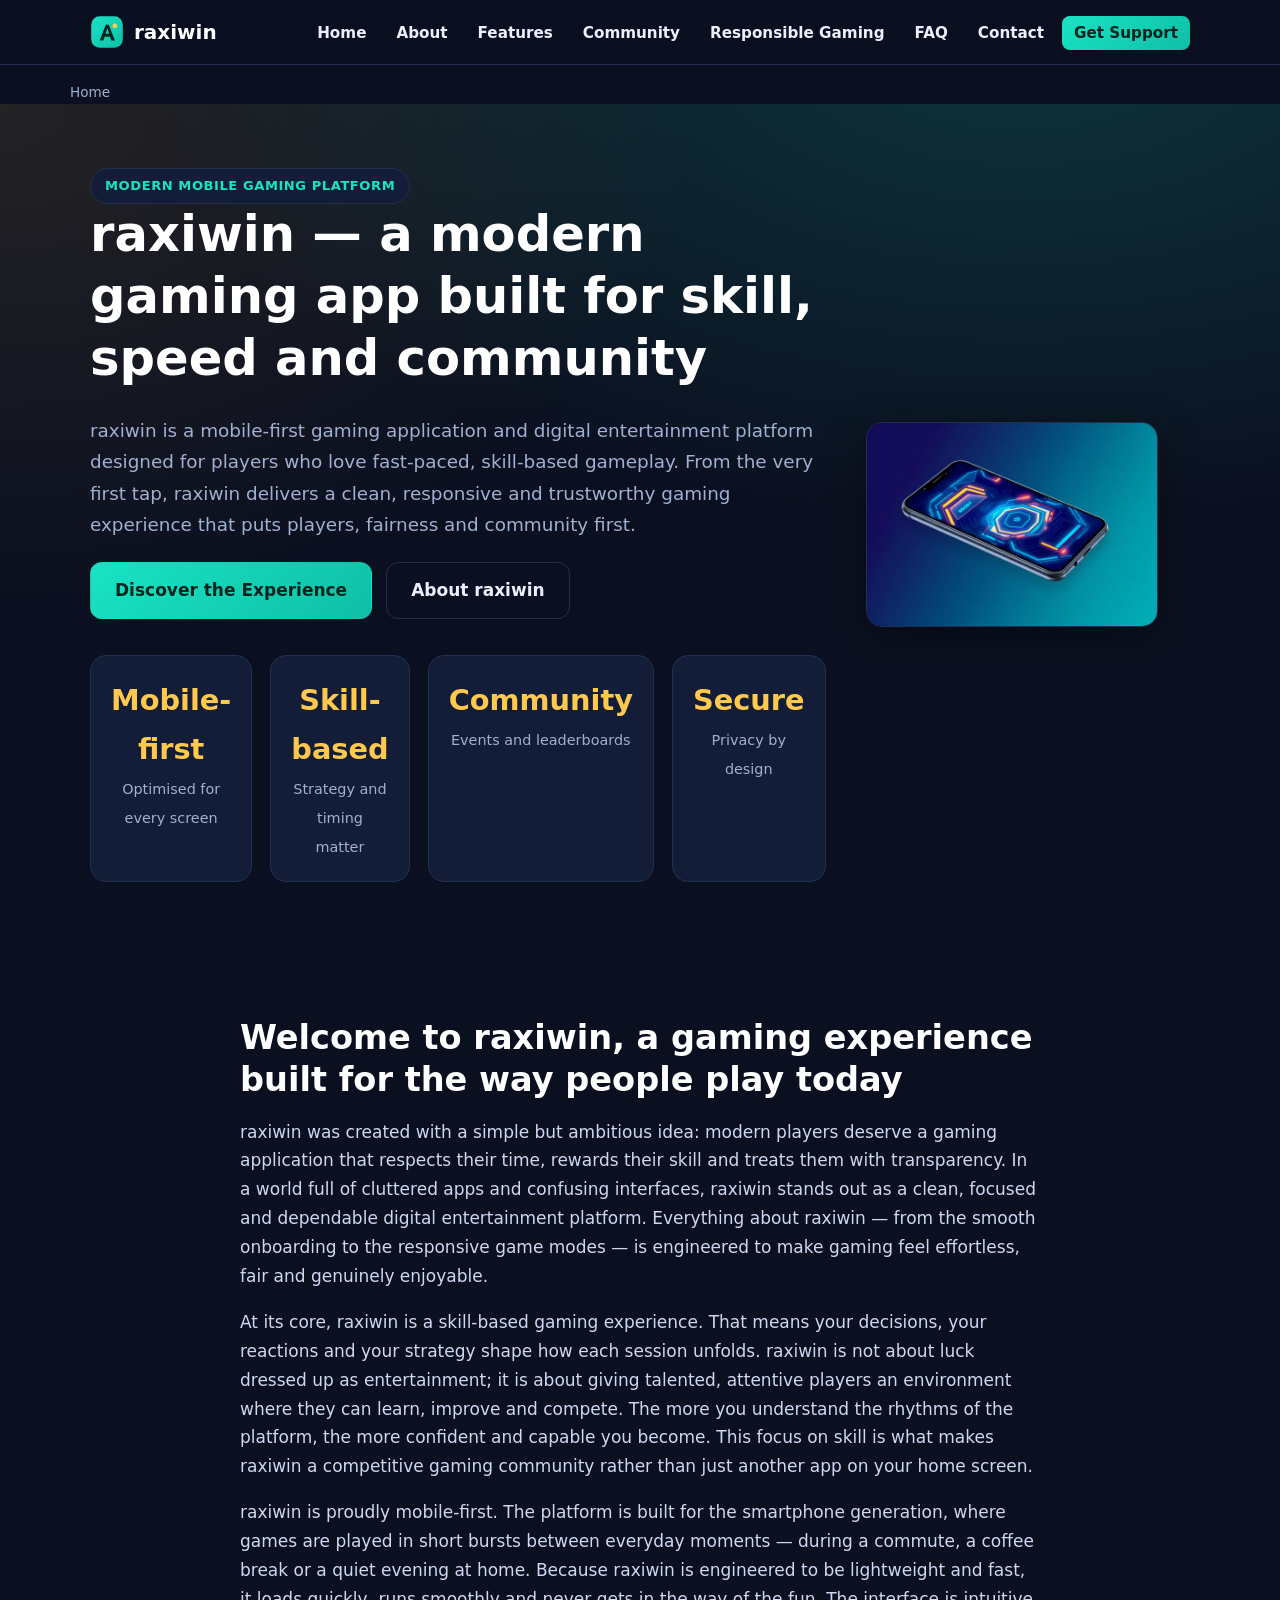
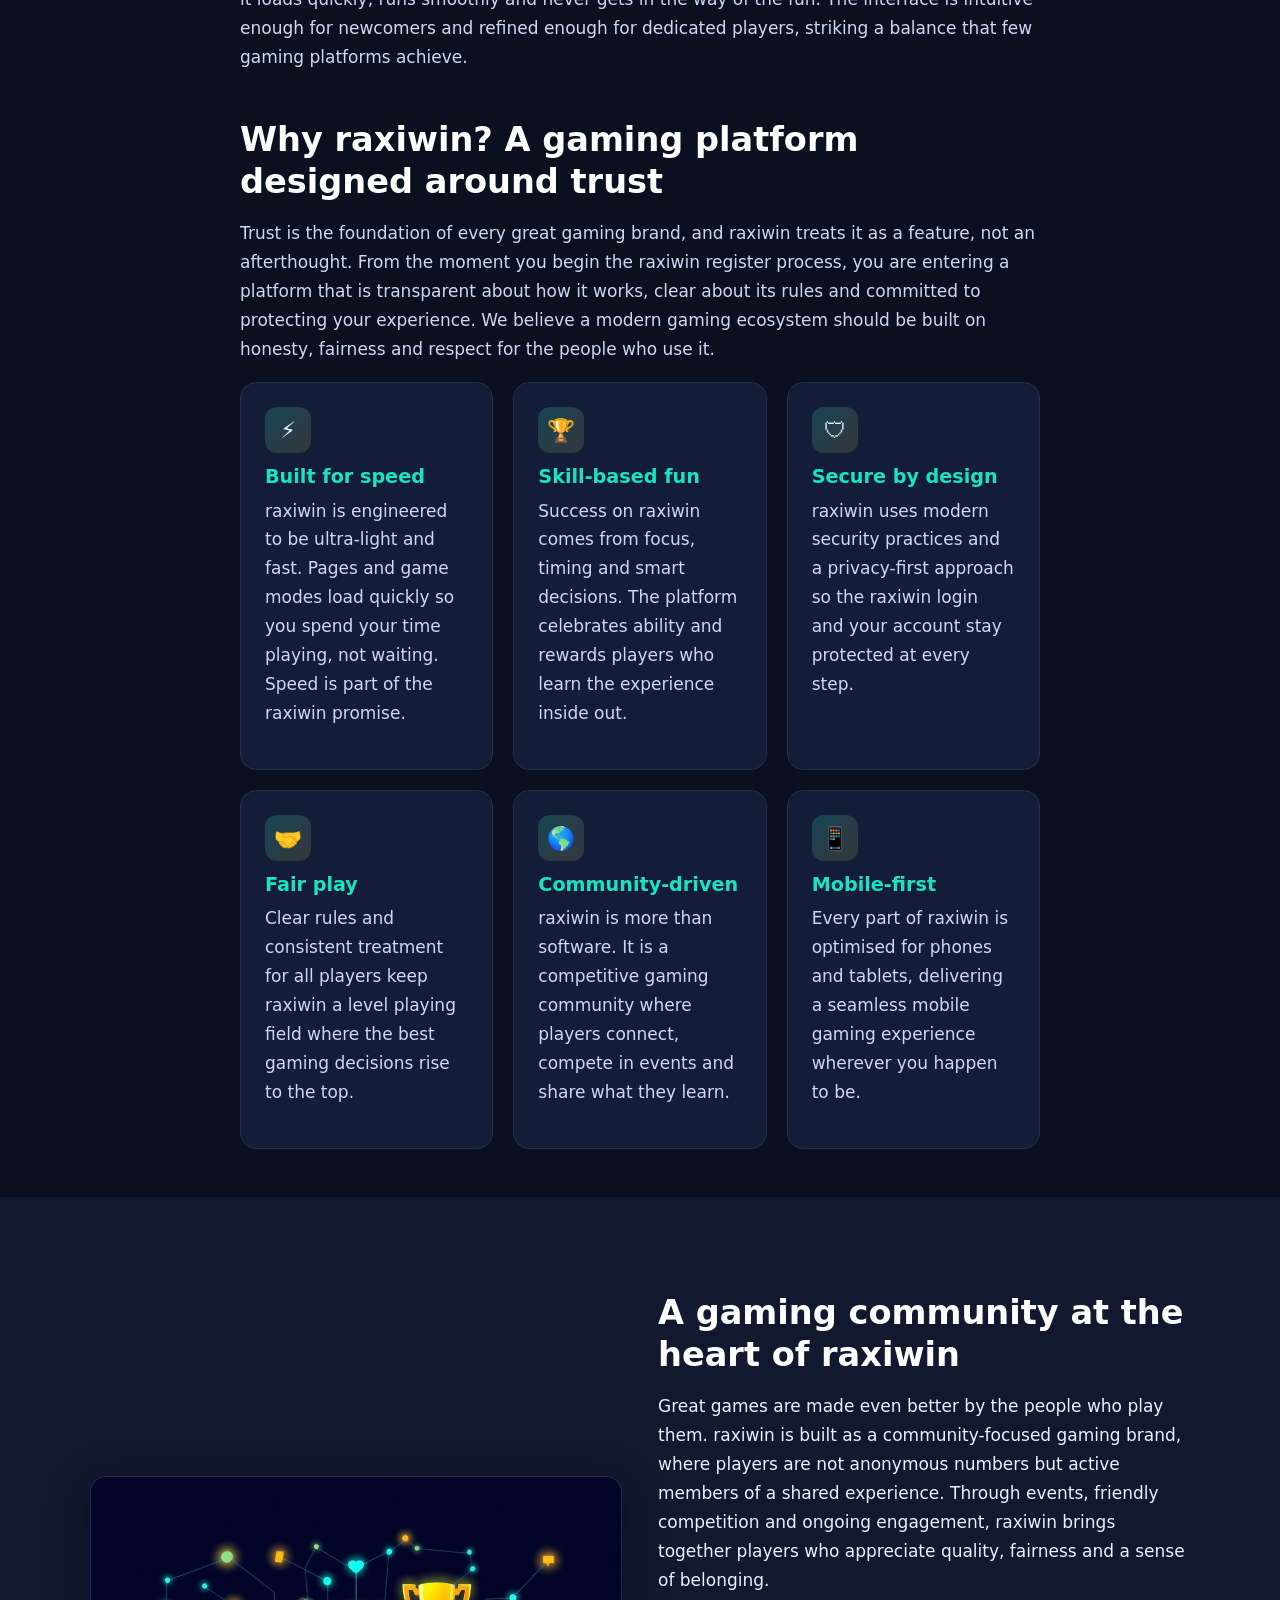
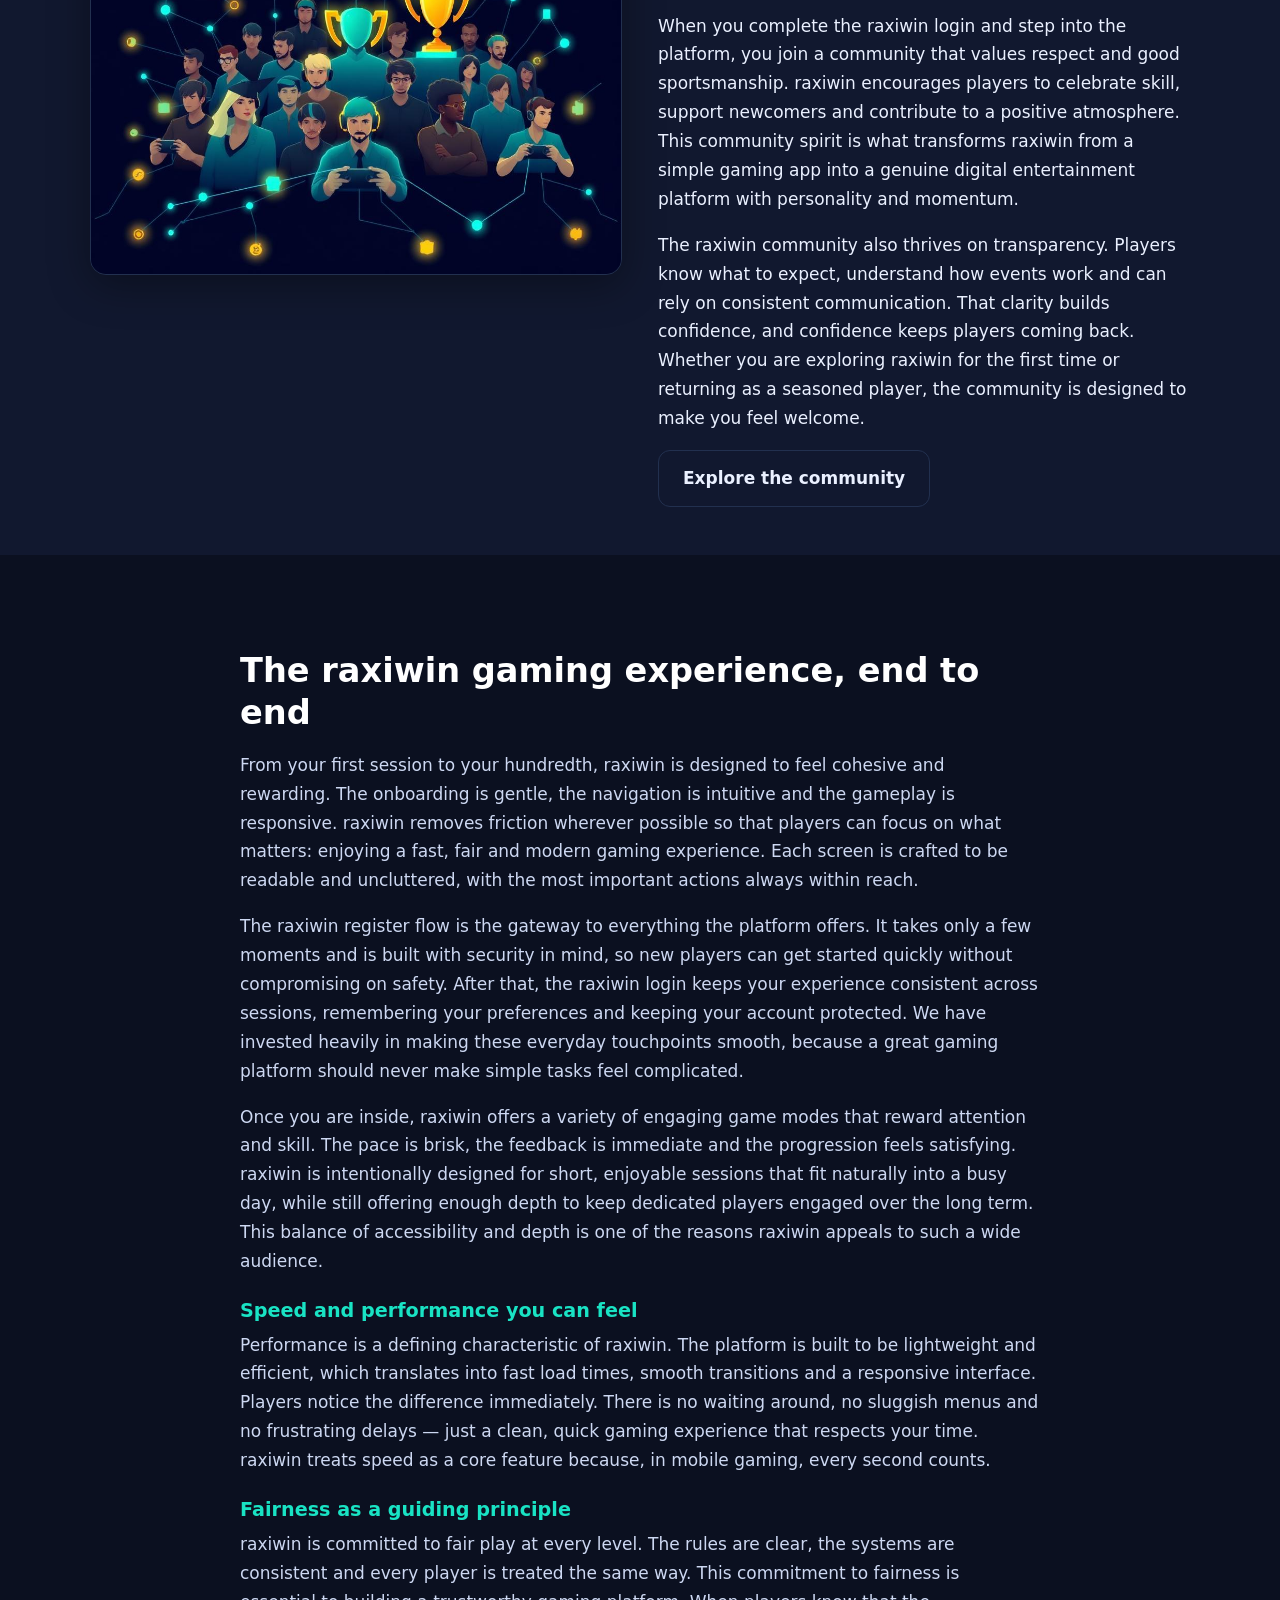
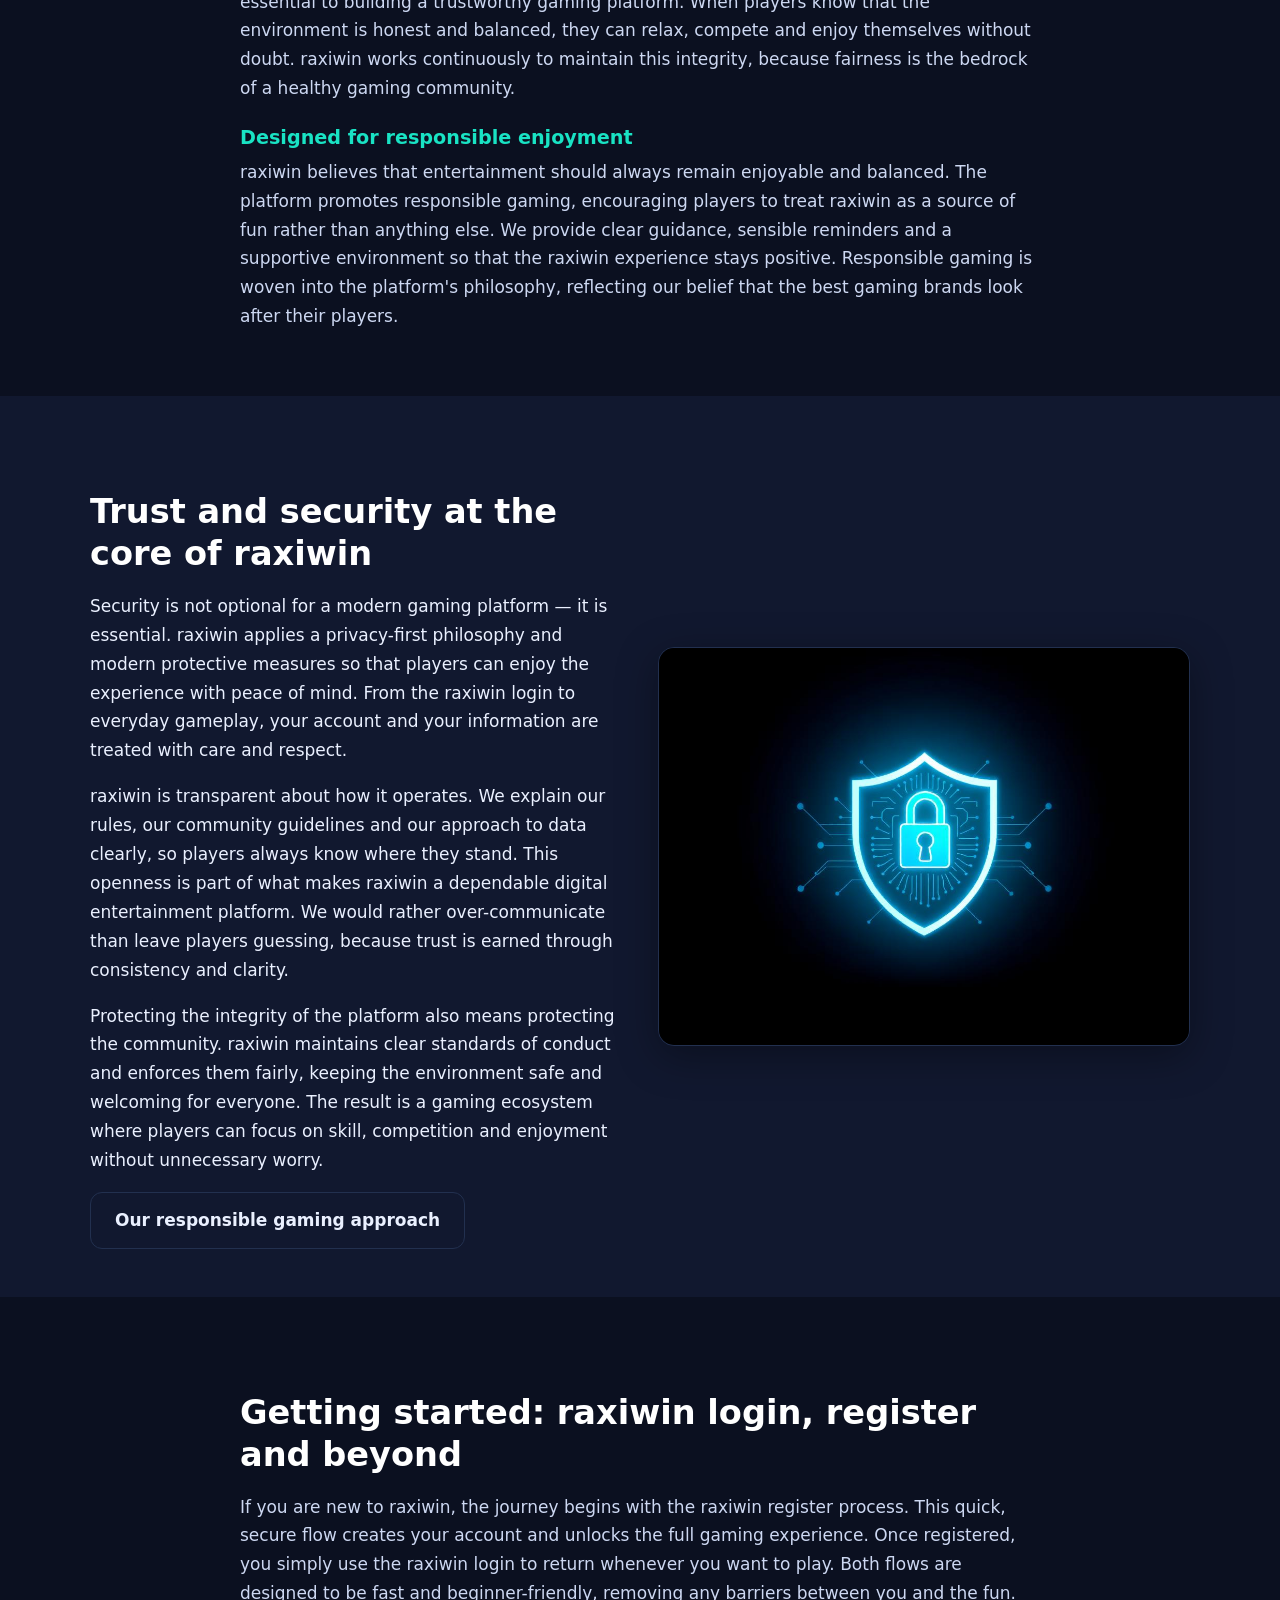
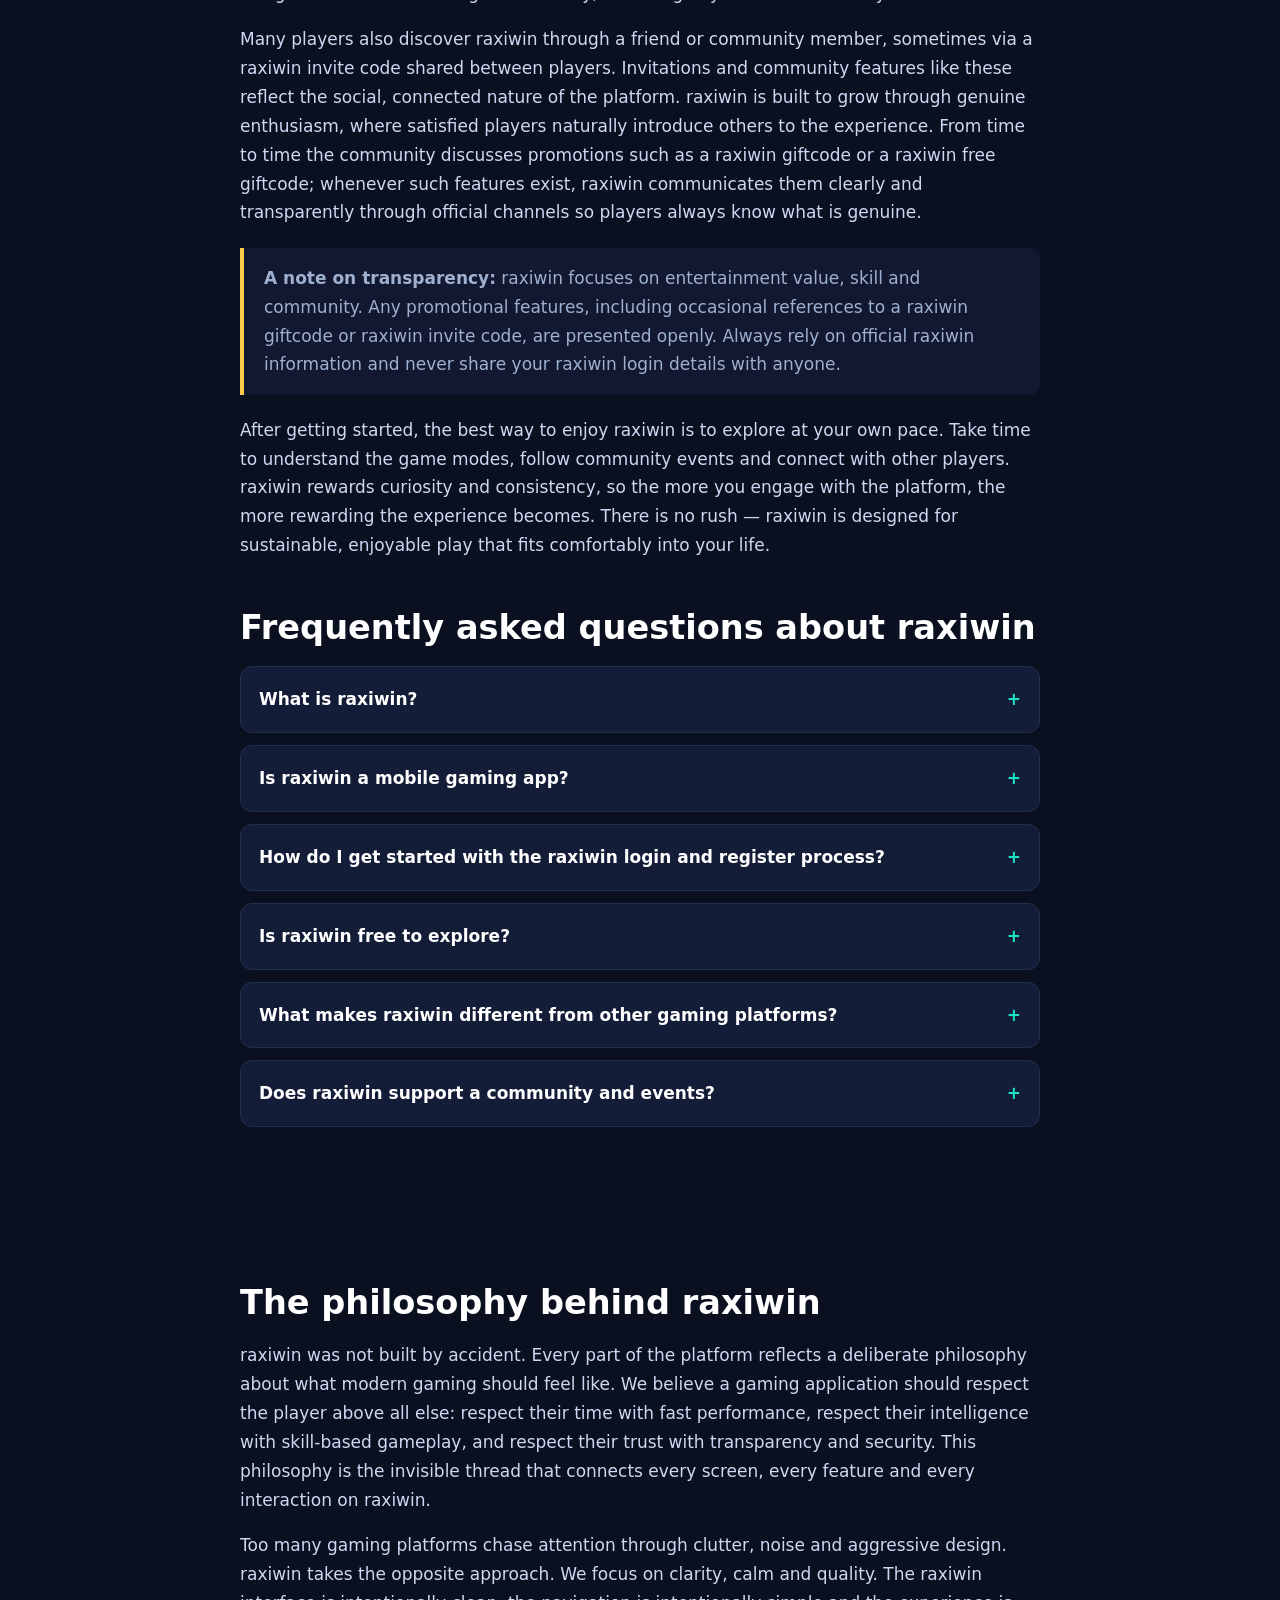
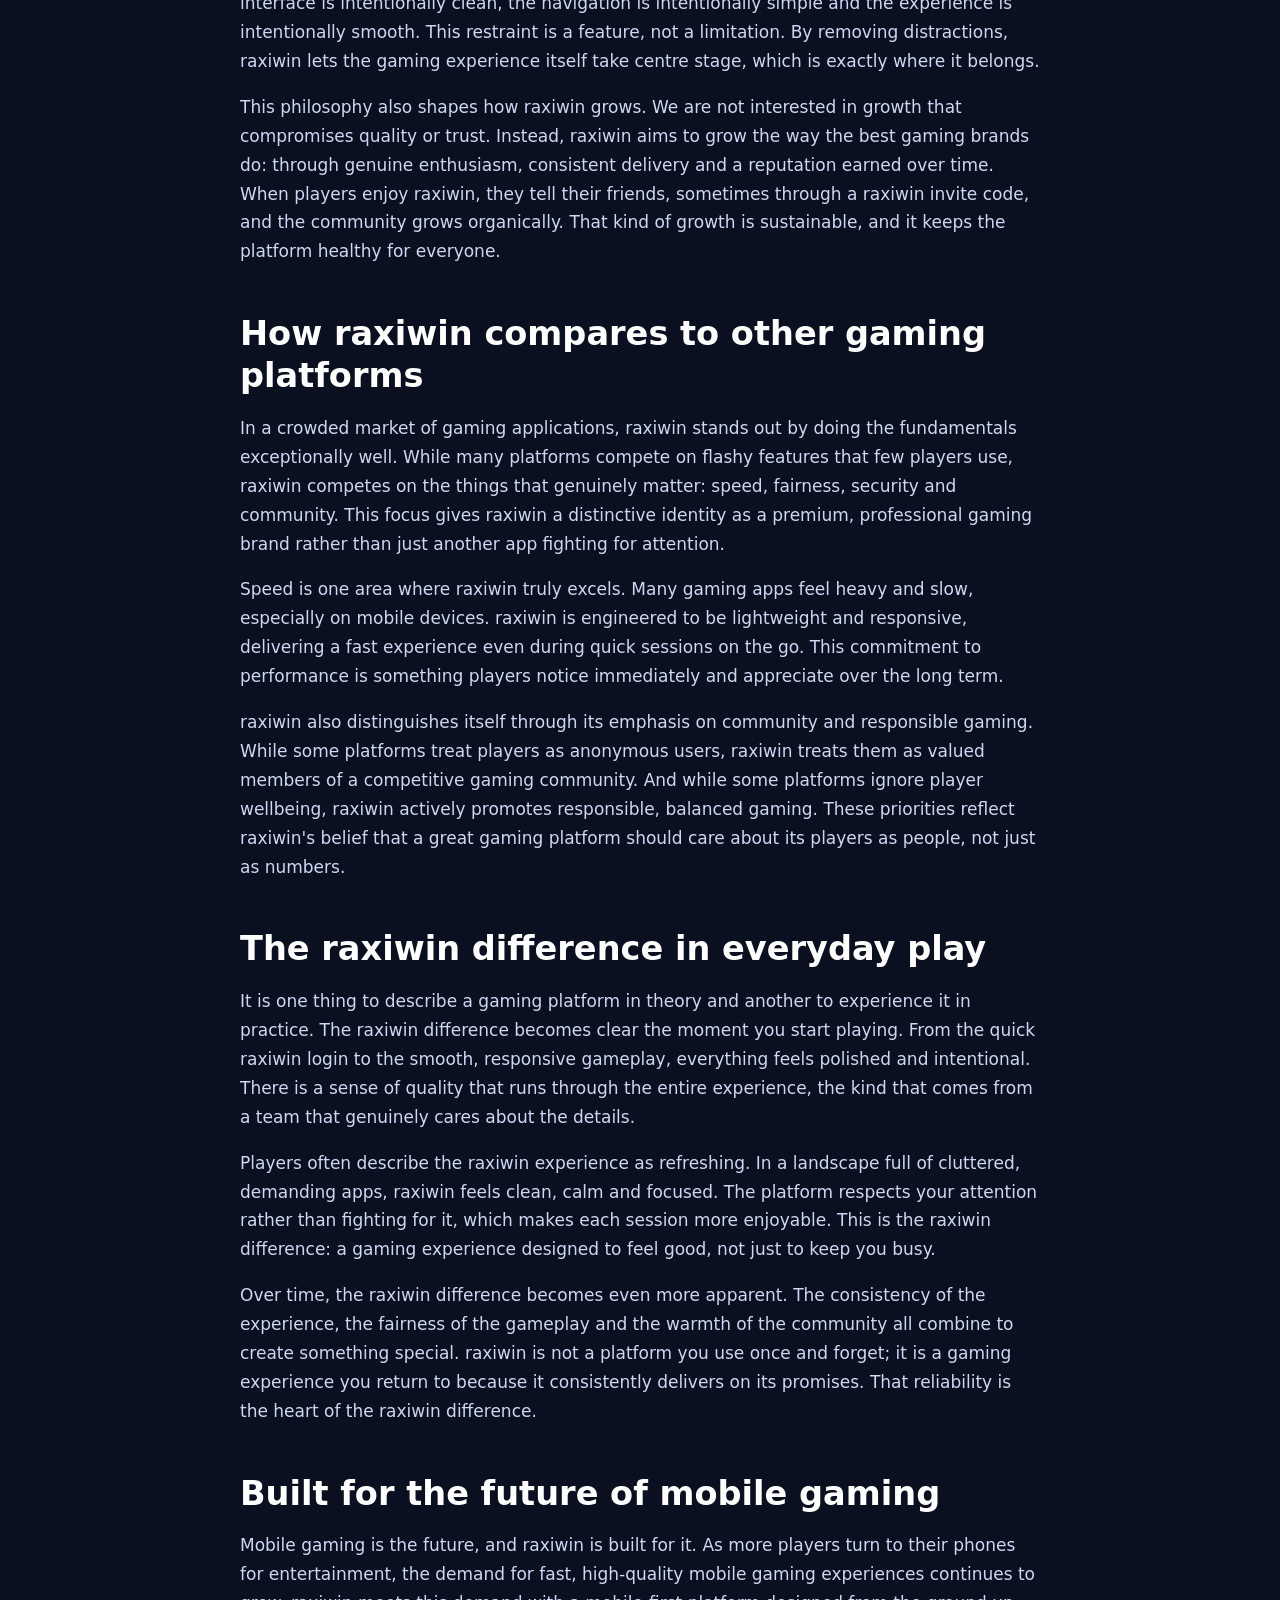
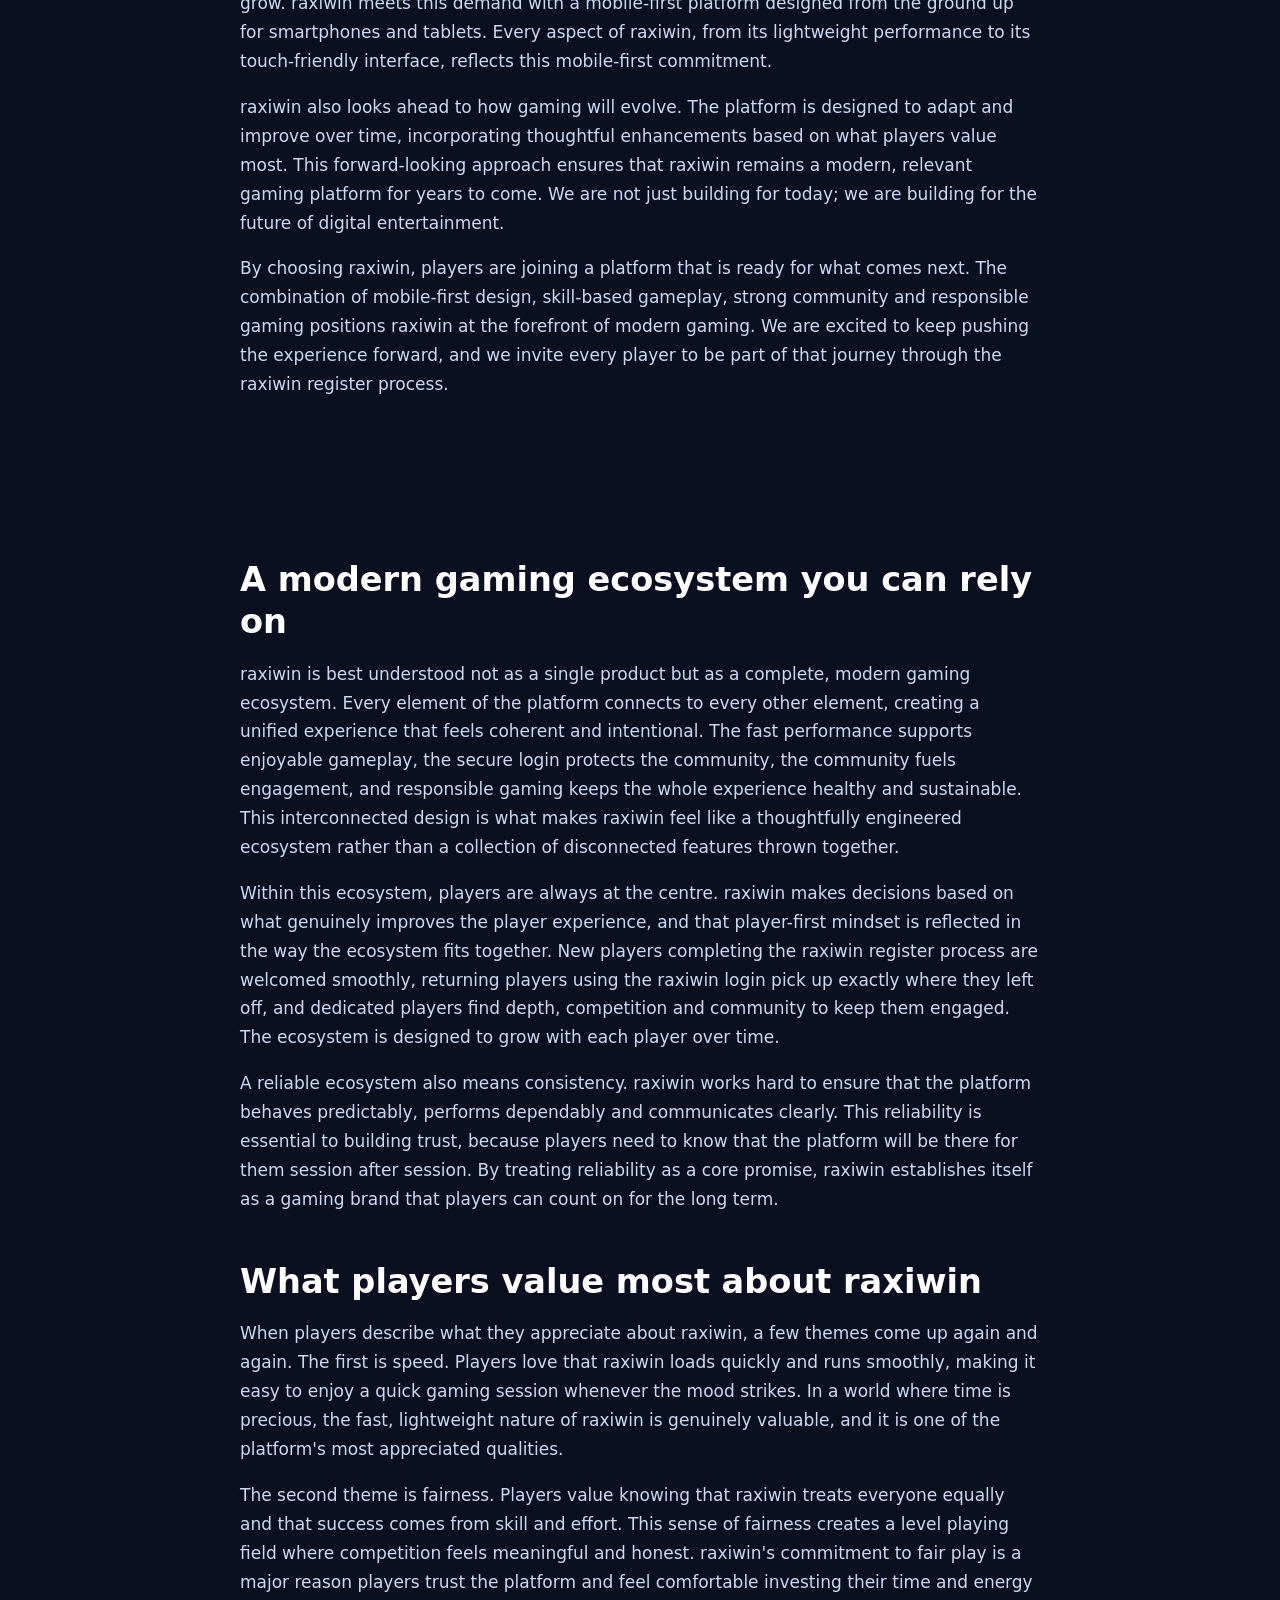
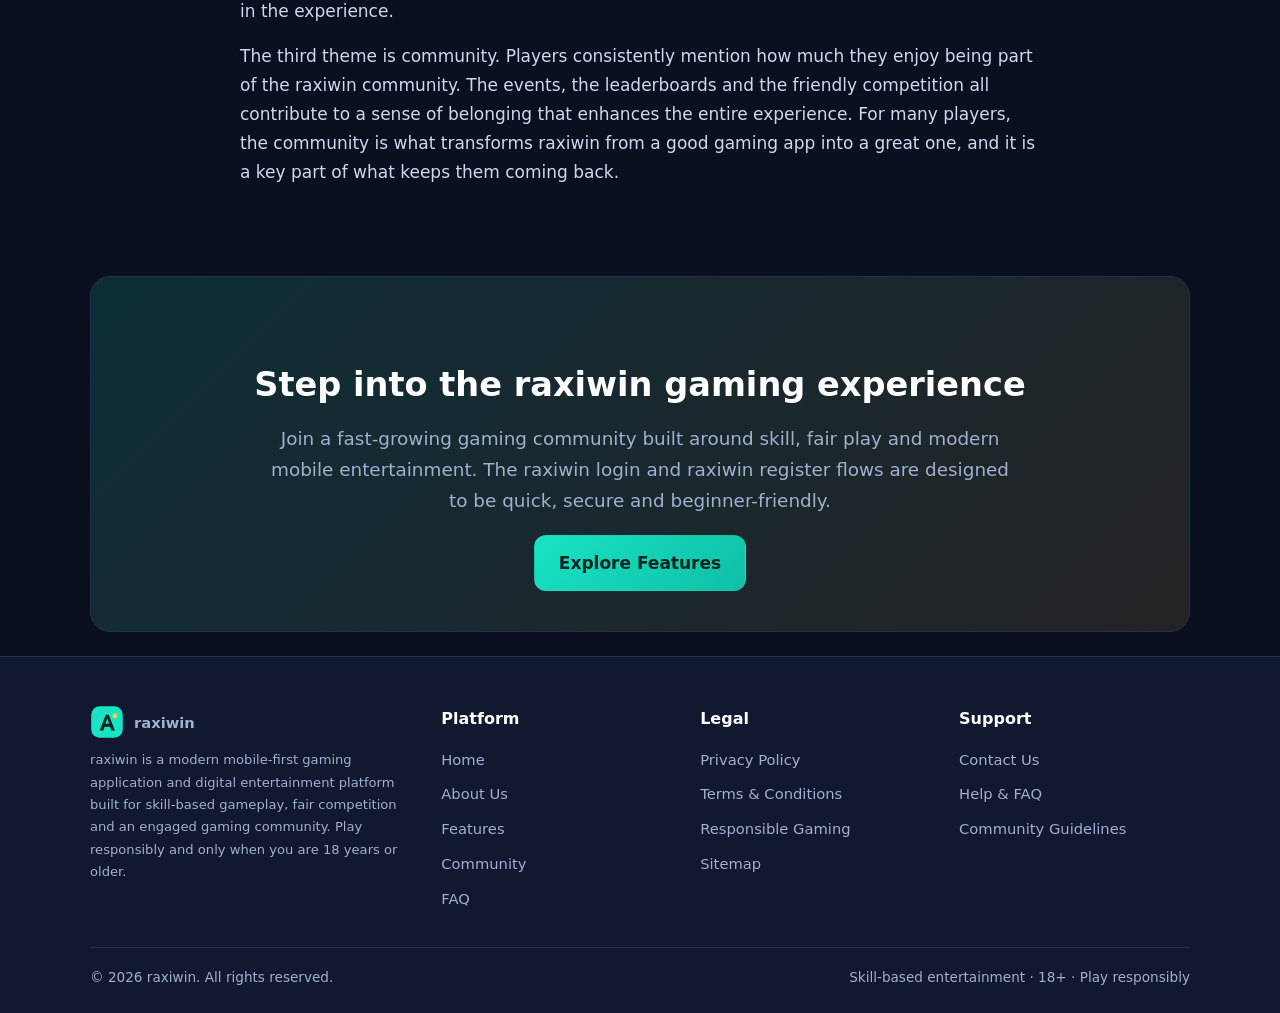
==== index.html @ 25c126a1 "Add files via upload" ====
<!DOCTYPE html>
<html lang="en">
<head>
<meta charset="utf-8">
<meta name="viewport" content="width=device-width, initial-scale=1">
<title>raxiwin | Modern Mobile Gaming App &amp; Entertainment Platform</title>
<meta name="description" content="raxiwin is a modern mobile-first gaming app and digital entertainment platform built for skill-based gameplay, fair competition and a vibrant gaming community. Discover the raxiwin experience.">
<link rel="canonical" href="https://raxiwingames.games/">
<meta name="robots" content="index, follow, max-image-preview:large, max-snippet:-1, max-video-preview:-1">
<meta name="theme-color" content="#0b1020">
<meta name="author" content="raxiwin">
<meta property="og:type" content="website">
<meta property="og:site_name" content="raxiwin">
<meta property="og:title" content="raxiwin | Modern Mobile Gaming App &amp; Entertainment Platform">
<meta property="og:description" content="raxiwin is a modern mobile-first gaming app and digital entertainment platform built for skill-based gameplay, fair competition and a vibrant gaming community. Discover the raxiwin experience.">
<meta property="og:url" content="https://raxiwingames.games/">
<meta property="og:image" content="https://raxiwingames.games/assets/img/hero.jpg">
<meta name="twitter:card" content="summary_large_image">
<meta name="twitter:title" content="raxiwin | Modern Mobile Gaming App &amp; Entertainment Platform">
<meta name="twitter:description" content="raxiwin is a modern mobile-first gaming app and digital entertainment platform built for skill-based gameplay, fair competition and a vibrant gaming community. Discover the raxiwin experience.">
<meta name="twitter:image" content="https://raxiwingames.games/assets/img/hero.jpg">
<link rel="icon" type="image/svg+xml" href="/assets/img/favicon.svg">
<link rel="apple-touch-icon" href="/assets/img/app-icon.svg">
<link rel="preload" as="image" href="/assets/img/hero.jpg">
<link rel="stylesheet" href="/assets/css/style.css">
<script type="application/ld+json">{"@context": "https://schema.org", "@type": "Organization", "name": "raxiwin", "url": "https://raxiwingames.games", "logo": "https://raxiwingames.games/assets/img/logo.svg", "description": "raxiwin is a modern mobile-first gaming application and digital entertainment platform offering skill-based gameplay, fair competition and a vibrant gaming community.", "sameAs": [], "contactPoint": {"@type": "ContactPoint", "contactType": "customer support", "email": "support@raxiwingames.games", "availableLanguage": ["English"]}}</script>
<script type="application/ld+json">{"@context": "https://schema.org", "@type": "WebSite", "name": "raxiwin", "url": "https://raxiwingames.games", "potentialAction": {"@type": "SearchAction", "target": "https://raxiwingames.games/faq.html?q={search_term_string}", "query-input": "required name=search_term_string"}}</script>
<script type="application/ld+json">{"@context": "https://schema.org", "@type": "WebPage", "name": "raxiwin | Modern Mobile Gaming App & Entertainment Platform", "description": "raxiwin is a modern mobile-first gaming app and digital entertainment platform built for skill-based gameplay, fair competition and a vibrant gaming community. Discover the raxiwin experience.", "url": "https://raxiwingames.games/", "isPartOf": {"@type": "WebSite", "name": "raxiwin", "url": "https://raxiwingames.games"}, "inLanguage": "en"}</script>
<script type="application/ld+json">{"@context": "https://schema.org", "@type": "BreadcrumbList", "itemListElement": [{"@type": "ListItem", "position": 1, "name": "Home", "item": "https://raxiwingames.games/"}]}</script>
<script type="application/ld+json">{"@context": "https://schema.org", "@type": "FAQPage", "mainEntity": [{"@type": "Question", "name": "What is raxiwin?", "acceptedAnswer": {"@type": "Answer", "text": "raxiwin is a modern, mobile-first gaming application and digital entertainment platform built around fast-paced, skill-based gameplay. It brings together engaging game modes, a friendly competitive community and a smooth, secure experience designed for players who enjoy quick gaming sessions on their phone."}}, {"@type": "Question", "name": "Is raxiwin a mobile gaming app?", "acceptedAnswer": {"@type": "Answer", "text": "Yes. raxiwin is designed mobile-first, which means every screen, menu and game mode is optimised for smartphones and tablets first, then scaled up for larger displays. The goal is a lightweight, responsive gaming experience that loads quickly and feels effortless on any device."}}, {"@type": "Question", "name": "How do I get started with the raxiwin login and register process?", "acceptedAnswer": {"@type": "Answer", "text": "Getting started is simple. New players complete a short raxiwin register flow to create an account, then use the raxiwin login each time they return. Both flows are built to be quick, secure and beginner-friendly, with clear steps and account-protection features throughout."}}, {"@type": "Question", "name": "Is raxiwin free to explore?", "acceptedAnswer": {"@type": "Answer", "text": "Players can explore the raxiwin platform, browse game modes and learn about community events without pressure. raxiwin focuses on entertainment value and skill development rather than promising any financial outcome."}}, {"@type": "Question", "name": "What makes raxiwin different from other gaming platforms?", "acceptedAnswer": {"@type": "Answer", "text": "raxiwin combines a clean, professional interface with a strong emphasis on fair play, community participation and responsible gaming. The platform is engineered for speed, transparency and trust, giving players a premium gaming experience without unnecessary clutter."}}, {"@type": "Question", "name": "Does raxiwin support a community and events?", "acceptedAnswer": {"@type": "Answer", "text": "Absolutely. Community is central to the raxiwin experience. Players can take part in events, follow leaderboards, share tips and connect with others who enjoy competitive, skill-based digital entertainment."}}]}</script>
</head>
<body>
<a class="skip" href="#main">Skip to main content</a>
<header class="site-header">
<nav class="nav container" aria-label="Primary">
<a class="brand" href="/" aria-label="raxiwin home">
<svg viewBox="0 0 56 56" width="34" height="34" aria-hidden="true"><defs><linearGradient id="hg" x1="0" y1="0" x2="1" y2="1"><stop offset="0" stop-color="#19e3c4"/><stop offset="1" stop-color="#0fbfa6"/></linearGradient></defs><rect x="2" y="2" width="52" height="52" rx="14" fill="url(#hg)"/><path d="M16 42 L26 16 L31 16 L41 42 L35 42 L33 36 L24 36 L22 42 Z M25.5 31 L31.5 31 L28.5 22 Z" fill="#06241f"/><circle cx="41" cy="18" r="4" fill="#ffc94d"/></svg>
<span>raxiwin</span></a>
<button class="burger" aria-label="Toggle menu" aria-expanded="false" aria-controls="primary-menu">&#9776;</button>
<ul class="menu" id="primary-menu"><li><a href="/index.html" aria-current="page">Home</a></li><li><a href="/about.html">About</a></li><li><a href="/features.html">Features</a></li><li><a href="/community.html">Community</a></li><li><a href="/responsible-gaming.html">Responsible Gaming</a></li><li><a href="/faq.html">FAQ</a></li><li><a href="/contact.html">Contact</a></li><li><a class="cta" href="/contact.html">Get Support</a></li></ul>
</nav></header>
<nav class="breadcrumb container" aria-label="Breadcrumb"><span aria-current='page'>Home</span></nav><main id="main">
<section class="hero">
  <div class="container hero-grid">
    <div>
      <span class="eyebrow">MODERN MOBILE GAMING PLATFORM</span>
      <h1>raxiwin — a modern gaming app built for skill, speed and community</h1>
      <p class="lead">raxiwin is a mobile-first gaming application and digital entertainment platform designed for players who love fast-paced, skill-based gameplay. From the very first tap, raxiwin delivers a clean, responsive and trustworthy gaming experience that puts players, fairness and community first.</p>
      <div class="hero-cta">
        <a class="btn btn-primary" href="/features.html">Discover the Experience</a>
        <a class="btn btn-ghost" href="/about.html">About raxiwin</a>
      </div>
      <div class="stats" role="list">
        <div class="stat" role="listitem"><b>Mobile-first</b><span>Optimised for every screen</span></div>
        <div class="stat" role="listitem"><b>Skill-based</b><span>Strategy and timing matter</span></div>
        <div class="stat" role="listitem"><b>Community</b><span>Events and leaderboards</span></div>
        <div class="stat" role="listitem"><b>Secure</b><span>Privacy by design</span></div>
      </div>
    </div>
    <div>
      <img class="hero-img" src="/assets/img/hero.jpg" width="1280" height="896" alt="raxiwin mobile gaming app shown on a smartphone with a vibrant competitive gaming interface" fetchpriority="high">
    </div>
  </div>
</section>

<section>
  <div class="container article">
    <h2>Welcome to raxiwin, a gaming experience built for the way people play today</h2>
    <p>raxiwin was created with a simple but ambitious idea: modern players deserve a gaming application that respects their time, rewards their skill and treats them with transparency. In a world full of cluttered apps and confusing interfaces, raxiwin stands out as a clean, focused and dependable digital entertainment platform. Everything about raxiwin — from the smooth onboarding to the responsive game modes — is engineered to make gaming feel effortless, fair and genuinely enjoyable.</p>
    <p>At its core, raxiwin is a skill-based gaming experience. That means your decisions, your reactions and your strategy shape how each session unfolds. raxiwin is not about luck dressed up as entertainment; it is about giving talented, attentive players an environment where they can learn, improve and compete. The more you understand the rhythms of the platform, the more confident and capable you become. This focus on skill is what makes raxiwin a competitive gaming community rather than just another app on your home screen.</p>
    <p>raxiwin is proudly mobile-first. The platform is built for the smartphone generation, where games are played in short bursts between everyday moments — during a commute, a coffee break or a quiet evening at home. Because raxiwin is engineered to be lightweight and fast, it loads quickly, runs smoothly and never gets in the way of the fun. The interface is intuitive enough for newcomers and refined enough for dedicated players, striking a balance that few gaming platforms achieve.</p>

    <h2>Why raxiwin? A gaming platform designed around trust</h2>
    <p>Trust is the foundation of every great gaming brand, and raxiwin treats it as a feature, not an afterthought. From the moment you begin the raxiwin register process, you are entering a platform that is transparent about how it works, clear about its rules and committed to protecting your experience. We believe a modern gaming ecosystem should be built on honesty, fairness and respect for the people who use it.</p>
    <div class="grid grid-3" style="margin-top:18px">
      <div class="card"><div class="icon" aria-hidden="true">&#9889;</div><h3>Built for speed</h3><p>raxiwin is engineered to be ultra-light and fast. Pages and game modes load quickly so you spend your time playing, not waiting. Speed is part of the raxiwin promise.</p></div>
      <div class="card"><div class="icon" aria-hidden="true">&#127942;</div><h3>Skill-based fun</h3><p>Success on raxiwin comes from focus, timing and smart decisions. The platform celebrates ability and rewards players who learn the experience inside out.</p></div>
      <div class="card"><div class="icon" aria-hidden="true">&#128737;</div><h3>Secure by design</h3><p>raxiwin uses modern security practices and a privacy-first approach so the raxiwin login and your account stay protected at every step.</p></div>
      <div class="card"><div class="icon" aria-hidden="true">&#129309;</div><h3>Fair play</h3><p>Clear rules and consistent treatment for all players keep raxiwin a level playing field where the best gaming decisions rise to the top.</p></div>
      <div class="card"><div class="icon" aria-hidden="true">&#127758;</div><h3>Community-driven</h3><p>raxiwin is more than software. It is a competitive gaming community where players connect, compete in events and share what they learn.</p></div>
      <div class="card"><div class="icon" aria-hidden="true">&#128241;</div><h3>Mobile-first</h3><p>Every part of raxiwin is optimised for phones and tablets, delivering a seamless mobile gaming experience wherever you happen to be.</p></div>
    </div>
  </div>
</section>

<section class="section-alt">
  <div class="container media">
    <img src="/assets/img/community.jpg" width="1024" height="768" alt="Illustration of a connected raxiwin gaming community of diverse players" loading="lazy">
    <div>
      <h2>A gaming community at the heart of raxiwin</h2>
      <p>Great games are made even better by the people who play them. raxiwin is built as a community-focused gaming brand, where players are not anonymous numbers but active members of a shared experience. Through events, friendly competition and ongoing engagement, raxiwin brings together players who appreciate quality, fairness and a sense of belonging.</p>
      <p>When you complete the raxiwin login and step into the platform, you join a community that values respect and good sportsmanship. raxiwin encourages players to celebrate skill, support newcomers and contribute to a positive atmosphere. This community spirit is what transforms raxiwin from a simple gaming app into a genuine digital entertainment platform with personality and momentum.</p>
      <p>The raxiwin community also thrives on transparency. Players know what to expect, understand how events work and can rely on consistent communication. That clarity builds confidence, and confidence keeps players coming back. Whether you are exploring raxiwin for the first time or returning as a seasoned player, the community is designed to make you feel welcome.</p>
      <a class="btn btn-ghost" href="/community.html">Explore the community</a>
    </div>
  </div>
</section>

<section>
  <div class="container article">
    <h2>The raxiwin gaming experience, end to end</h2>
    <p>From your first session to your hundredth, raxiwin is designed to feel cohesive and rewarding. The onboarding is gentle, the navigation is intuitive and the gameplay is responsive. raxiwin removes friction wherever possible so that players can focus on what matters: enjoying a fast, fair and modern gaming experience. Each screen is crafted to be readable and uncluttered, with the most important actions always within reach.</p>
    <p>The raxiwin register flow is the gateway to everything the platform offers. It takes only a few moments and is built with security in mind, so new players can get started quickly without compromising on safety. After that, the raxiwin login keeps your experience consistent across sessions, remembering your preferences and keeping your account protected. We have invested heavily in making these everyday touchpoints smooth, because a great gaming platform should never make simple tasks feel complicated.</p>
    <p>Once you are inside, raxiwin offers a variety of engaging game modes that reward attention and skill. The pace is brisk, the feedback is immediate and the progression feels satisfying. raxiwin is intentionally designed for short, enjoyable sessions that fit naturally into a busy day, while still offering enough depth to keep dedicated players engaged over the long term. This balance of accessibility and depth is one of the reasons raxiwin appeals to such a wide audience.</p>

    <h3>Speed and performance you can feel</h3>
    <p>Performance is a defining characteristic of raxiwin. The platform is built to be lightweight and efficient, which translates into fast load times, smooth transitions and a responsive interface. Players notice the difference immediately. There is no waiting around, no sluggish menus and no frustrating delays — just a clean, quick gaming experience that respects your time. raxiwin treats speed as a core feature because, in mobile gaming, every second counts.</p>

    <h3>Fairness as a guiding principle</h3>
    <p>raxiwin is committed to fair play at every level. The rules are clear, the systems are consistent and every player is treated the same way. This commitment to fairness is essential to building a trustworthy gaming platform. When players know that the environment is honest and balanced, they can relax, compete and enjoy themselves without doubt. raxiwin works continuously to maintain this integrity, because fairness is the bedrock of a healthy gaming community.</p>

    <h3>Designed for responsible enjoyment</h3>
    <p>raxiwin believes that entertainment should always remain enjoyable and balanced. The platform promotes responsible gaming, encouraging players to treat raxiwin as a source of fun rather than anything else. We provide clear guidance, sensible reminders and a supportive environment so that the raxiwin experience stays positive. Responsible gaming is woven into the platform's philosophy, reflecting our belief that the best gaming brands look after their players.</p>
  </div>
</section>

<section class="section-alt">
  <div class="container media">
    <div>
      <h2>Trust and security at the core of raxiwin</h2>
      <p>Security is not optional for a modern gaming platform — it is essential. raxiwin applies a privacy-first philosophy and modern protective measures so that players can enjoy the experience with peace of mind. From the raxiwin login to everyday gameplay, your account and your information are treated with care and respect.</p>
      <p>raxiwin is transparent about how it operates. We explain our rules, our community guidelines and our approach to data clearly, so players always know where they stand. This openness is part of what makes raxiwin a dependable digital entertainment platform. We would rather over-communicate than leave players guessing, because trust is earned through consistency and clarity.</p>
      <p>Protecting the integrity of the platform also means protecting the community. raxiwin maintains clear standards of conduct and enforces them fairly, keeping the environment safe and welcoming for everyone. The result is a gaming ecosystem where players can focus on skill, competition and enjoyment without unnecessary worry.</p>
      <a class="btn btn-ghost" href="/responsible-gaming.html">Our responsible gaming approach</a>
    </div>
    <img src="/assets/img/security.jpg" width="1024" height="768" alt="Glowing shield representing raxiwin platform security and data privacy" loading="lazy">
  </div>
</section>

<section>
  <div class="container article">
    <h2>Getting started: raxiwin login, register and beyond</h2>
    <p>If you are new to raxiwin, the journey begins with the raxiwin register process. This quick, secure flow creates your account and unlocks the full gaming experience. Once registered, you simply use the raxiwin login to return whenever you want to play. Both flows are designed to be fast and beginner-friendly, removing any barriers between you and the fun.</p>
    <p>Many players also discover raxiwin through a friend or community member, sometimes via a raxiwin invite code shared between players. Invitations and community features like these reflect the social, connected nature of the platform. raxiwin is built to grow through genuine enthusiasm, where satisfied players naturally introduce others to the experience. From time to time the community discusses promotions such as a raxiwin giftcode or a raxiwin free giftcode; whenever such features exist, raxiwin communicates them clearly and transparently through official channels so players always know what is genuine.</p>
    <div class="note"><strong>A note on transparency:</strong> raxiwin focuses on entertainment value, skill and community. Any promotional features, including occasional references to a raxiwin giftcode or raxiwin invite code, are presented openly. Always rely on official raxiwin information and never share your raxiwin login details with anyone.</div>
    <p>After getting started, the best way to enjoy raxiwin is to explore at your own pace. Take time to understand the game modes, follow community events and connect with other players. raxiwin rewards curiosity and consistency, so the more you engage with the platform, the more rewarding the experience becomes. There is no rush — raxiwin is designed for sustainable, enjoyable play that fits comfortably into your life.</p>

    <h2>Frequently asked questions about raxiwin</h2>
    <div class="faq"><details><summary>What is raxiwin?</summary><p>raxiwin is a modern, mobile-first gaming application and digital entertainment platform built around fast-paced, skill-based gameplay. It brings together engaging game modes, a friendly competitive community and a smooth, secure experience designed for players who enjoy quick gaming sessions on their phone.</p></details><details><summary>Is raxiwin a mobile gaming app?</summary><p>Yes. raxiwin is designed mobile-first, which means every screen, menu and game mode is optimised for smartphones and tablets first, then scaled up for larger displays. The goal is a lightweight, responsive gaming experience that loads quickly and feels effortless on any device.</p></details><details><summary>How do I get started with the raxiwin login and register process?</summary><p>Getting started is simple. New players complete a short raxiwin register flow to create an account, then use the raxiwin login each time they return. Both flows are built to be quick, secure and beginner-friendly, with clear steps and account-protection features throughout.</p></details><details><summary>Is raxiwin free to explore?</summary><p>Players can explore the raxiwin platform, browse game modes and learn about community events without pressure. raxiwin focuses on entertainment value and skill development rather than promising any financial outcome.</p></details><details><summary>What makes raxiwin different from other gaming platforms?</summary><p>raxiwin combines a clean, professional interface with a strong emphasis on fair play, community participation and responsible gaming. The platform is engineered for speed, transparency and trust, giving players a premium gaming experience without unnecessary clutter.</p></details><details><summary>Does raxiwin support a community and events?</summary><p>Absolutely. Community is central to the raxiwin experience. Players can take part in events, follow leaderboards, share tips and connect with others who enjoy competitive, skill-based digital entertainment.</p></details></div>
  </div>
</section>

<section data-expanded="1"><div class="container article"><h2>The philosophy behind raxiwin</h2><p>raxiwin was not built by accident. Every part of the platform reflects a deliberate philosophy about what modern gaming should feel like. We believe a gaming application should respect the player above all else: respect their time with fast performance, respect their intelligence with skill-based gameplay, and respect their trust with transparency and security. This philosophy is the invisible thread that connects every screen, every feature and every interaction on raxiwin.</p><p>Too many gaming platforms chase attention through clutter, noise and aggressive design. raxiwin takes the opposite approach. We focus on clarity, calm and quality. The raxiwin interface is intentionally clean, the navigation is intentionally simple and the experience is intentionally smooth. This restraint is a feature, not a limitation. By removing distractions, raxiwin lets the gaming experience itself take centre stage, which is exactly where it belongs.</p><p>This philosophy also shapes how raxiwin grows. We are not interested in growth that compromises quality or trust. Instead, raxiwin aims to grow the way the best gaming brands do: through genuine enthusiasm, consistent delivery and a reputation earned over time. When players enjoy raxiwin, they tell their friends, sometimes through a raxiwin invite code, and the community grows organically. That kind of growth is sustainable, and it keeps the platform healthy for everyone.</p><h2>How raxiwin compares to other gaming platforms</h2><p>In a crowded market of gaming applications, raxiwin stands out by doing the fundamentals exceptionally well. While many platforms compete on flashy features that few players use, raxiwin competes on the things that genuinely matter: speed, fairness, security and community. This focus gives raxiwin a distinctive identity as a premium, professional gaming brand rather than just another app fighting for attention.</p><p>Speed is one area where raxiwin truly excels. Many gaming apps feel heavy and slow, especially on mobile devices. raxiwin is engineered to be lightweight and responsive, delivering a fast experience even during quick sessions on the go. This commitment to performance is something players notice immediately and appreciate over the long term.</p><p>raxiwin also distinguishes itself through its emphasis on community and responsible gaming. While some platforms treat players as anonymous users, raxiwin treats them as valued members of a competitive gaming community. And while some platforms ignore player wellbeing, raxiwin actively promotes responsible, balanced gaming. These priorities reflect raxiwin's belief that a great gaming platform should care about its players as people, not just as numbers.</p><h2>The raxiwin difference in everyday play</h2><p>It is one thing to describe a gaming platform in theory and another to experience it in practice. The raxiwin difference becomes clear the moment you start playing. From the quick raxiwin login to the smooth, responsive gameplay, everything feels polished and intentional. There is a sense of quality that runs through the entire experience, the kind that comes from a team that genuinely cares about the details.</p><p>Players often describe the raxiwin experience as refreshing. In a landscape full of cluttered, demanding apps, raxiwin feels clean, calm and focused. The platform respects your attention rather than fighting for it, which makes each session more enjoyable. This is the raxiwin difference: a gaming experience designed to feel good, not just to keep you busy.</p><p>Over time, the raxiwin difference becomes even more apparent. The consistency of the experience, the fairness of the gameplay and the warmth of the community all combine to create something special. raxiwin is not a platform you use once and forget; it is a gaming experience you return to because it consistently delivers on its promises. That reliability is the heart of the raxiwin difference.</p><h2>Built for the future of mobile gaming</h2><p>Mobile gaming is the future, and raxiwin is built for it. As more players turn to their phones for entertainment, the demand for fast, high-quality mobile gaming experiences continues to grow. raxiwin meets this demand with a mobile-first platform designed from the ground up for smartphones and tablets. Every aspect of raxiwin, from its lightweight performance to its touch-friendly interface, reflects this mobile-first commitment.</p><p>raxiwin also looks ahead to how gaming will evolve. The platform is designed to adapt and improve over time, incorporating thoughtful enhancements based on what players value most. This forward-looking approach ensures that raxiwin remains a modern, relevant gaming platform for years to come. We are not just building for today; we are building for the future of digital entertainment.</p><p>By choosing raxiwin, players are joining a platform that is ready for what comes next. The combination of mobile-first design, skill-based gameplay, strong community and responsible gaming positions raxiwin at the forefront of modern gaming. We are excited to keep pushing the experience forward, and we invite every player to be part of that journey through the raxiwin register process.</p></div></section><section data-expanded2="1"><div class="container article"><h2>A modern gaming ecosystem you can rely on</h2><p>raxiwin is best understood not as a single product but as a complete, modern gaming ecosystem. Every element of the platform connects to every other element, creating a unified experience that feels coherent and intentional. The fast performance supports enjoyable gameplay, the secure login protects the community, the community fuels engagement, and responsible gaming keeps the whole experience healthy and sustainable. This interconnected design is what makes raxiwin feel like a thoughtfully engineered ecosystem rather than a collection of disconnected features thrown together.</p><p>Within this ecosystem, players are always at the centre. raxiwin makes decisions based on what genuinely improves the player experience, and that player-first mindset is reflected in the way the ecosystem fits together. New players completing the raxiwin register process are welcomed smoothly, returning players using the raxiwin login pick up exactly where they left off, and dedicated players find depth, competition and community to keep them engaged. The ecosystem is designed to grow with each player over time.</p><p>A reliable ecosystem also means consistency. raxiwin works hard to ensure that the platform behaves predictably, performs dependably and communicates clearly. This reliability is essential to building trust, because players need to know that the platform will be there for them session after session. By treating reliability as a core promise, raxiwin establishes itself as a gaming brand that players can count on for the long term.</p><h2>What players value most about raxiwin</h2><p>When players describe what they appreciate about raxiwin, a few themes come up again and again. The first is speed. Players love that raxiwin loads quickly and runs smoothly, making it easy to enjoy a quick gaming session whenever the mood strikes. In a world where time is precious, the fast, lightweight nature of raxiwin is genuinely valuable, and it is one of the platform's most appreciated qualities.</p><p>The second theme is fairness. Players value knowing that raxiwin treats everyone equally and that success comes from skill and effort. This sense of fairness creates a level playing field where competition feels meaningful and honest. raxiwin's commitment to fair play is a major reason players trust the platform and feel comfortable investing their time and energy in the experience.</p><p>The third theme is community. Players consistently mention how much they enjoy being part of the raxiwin community. The events, the leaderboards and the friendly competition all contribute to a sense of belonging that enhances the entire experience. For many players, the community is what transforms raxiwin from a good gaming app into a great one, and it is a key part of what keeps them coming back.</p></div></section><div class="container"><div class="band">
<h2>Step into the raxiwin gaming experience</h2>
<p class="lead center" style="margin:0 auto 18px">Join a fast-growing gaming community built around skill, fair play and modern mobile entertainment. The raxiwin login and raxiwin register flows are designed to be quick, secure and beginner-friendly.</p>
<a class="btn btn-primary" href="/features.html">Explore Features</a>
</div></div>
</main><footer class="site-footer">
<div class="container">
<div class="foot-grid">
<div>
<a class="brand" href="/" aria-label="raxiwin home" style="margin-bottom:10px">
<svg viewBox="0 0 56 56" width="30" height="30" aria-hidden="true"><rect x="2" y="2" width="52" height="52" rx="14" fill="#19e3c4"/><path d="M16 42 L26 16 L31 16 L41 42 L35 42 L33 36 L24 36 L22 42 Z M25.5 31 L31.5 31 L28.5 22 Z" fill="#06241f"/><circle cx="41" cy="18" r="4" fill="#ffc94d"/></svg>
<span>raxiwin</span></a>
<p class="disclaimer">raxiwin is a modern mobile-first gaming application and digital entertainment platform built for skill-based gameplay, fair competition and an engaged gaming community. Play responsibly and only when you are 18 years or older.</p>
</div>
<div><h4>Platform</h4><ul><li><a href="/index.html">Home</a></li><li><a href="/about.html">About Us</a></li><li><a href="/features.html">Features</a></li><li><a href="/community.html">Community</a></li><li><a href="/faq.html">FAQ</a></li></ul></div>
<div><h4>Legal</h4><ul><li><a href="/privacy-policy.html">Privacy Policy</a></li><li><a href="/terms.html">Terms & Conditions</a></li><li><a href="/responsible-gaming.html">Responsible Gaming</a></li><li><a href="/sitemap.html">Sitemap</a></li></ul></div>
<div><h4>Support</h4><ul><li><a href="/contact.html">Contact Us</a></li><li><a href="/faq.html">Help & FAQ</a></li><li><a href="/community.html">Community Guidelines</a></li></ul></div>
</div>
<div class="foot-bottom">
<span>&copy; <span id="year">2026</span> raxiwin. All rights reserved.</span>
<span>Skill-based entertainment &middot; 18+ &middot; Play responsibly</span>
</div>
</div>
</footer>
<script src="/assets/js/main.js" defer></script>
</body></html>
---- assets/css/style.css ----
/* raxiwin — premium gaming platform styles */
:root{
  --navy:#0b1020;--navy-2:#11182f;--card:#141d38;--line:#22304f;
  --teal:#19e3c4;--teal-2:#0fbfa6;--gold:#ffc94d;--text:#eaf0ff;
  --muted:#9fb0d0;--white:#ffffff;--radius:16px;--maxw:1140px;
  --shadow:0 10px 40px rgba(0,0,0,.35);
}
*{box-sizing:border-box;margin:0;padding:0}
html{scroll-behavior:smooth}
body{font-family:system-ui,-apple-system,"Segoe UI",Roboto,Helvetica,Arial,sans-serif;
  background:var(--navy);color:var(--text);line-height:1.7;font-size:17px;-webkit-font-smoothing:antialiased}
img{max-width:100%;height:auto;display:block}
a{color:var(--teal);text-decoration:none}
a:hover{text-decoration:underline}
.container{width:100%;max-width:var(--maxw);margin:0 auto;padding:0 20px}
.skip{position:absolute;left:-999px}
.skip:focus{left:8px;top:8px;background:var(--gold);color:#111;padding:8px 14px;border-radius:8px;z-index:99}
h1,h2,h3{line-height:1.25;font-weight:800;color:var(--white)}
h1{font-size:clamp(2rem,5vw,3.1rem);margin-bottom:.5em}
h2{font-size:clamp(1.5rem,3.5vw,2.1rem);margin:1.4em 0 .5em}
h3{font-size:1.2rem;margin:1.2em 0 .4em;color:var(--teal)}
p{margin:0 0 1em}
ul,ol{margin:0 0 1.2em 1.2em}
li{margin:.35em 0}
section{padding:48px 0}
.lead{font-size:1.15rem;color:var(--muted);max-width:760px}
/* header */
.site-header{position:sticky;top:0;z-index:50;background:rgba(11,16,32,.92);
  backdrop-filter:blur(8px);border-bottom:1px solid var(--line)}
.nav{display:flex;align-items:center;justify-content:space-between;height:64px}
.brand{display:flex;align-items:center;gap:10px;font-weight:800;color:var(--white);font-size:1.25rem}
.brand:hover{text-decoration:none}
.brand svg{width:34px;height:34px}
.menu{display:flex;align-items:center;gap:6px;list-style:none;margin:0}
.menu a{color:var(--text);padding:8px 12px;border-radius:8px;font-weight:600;font-size:.95rem}
.menu a:hover{background:var(--card);text-decoration:none}
.cta{background:linear-gradient(135deg,var(--teal),var(--teal-2));color:#06241f !important;
  padding:10px 18px;border-radius:10px;font-weight:800}
.cta:hover{filter:brightness(1.07);text-decoration:none}
.burger{display:none;background:none;border:1px solid var(--line);color:var(--text);
  border-radius:8px;padding:8px 10px;font-size:1.1rem;cursor:pointer}
/* hero */
.hero{padding:64px 0 40px;background:
  radial-gradient(900px 500px at 80% -10%,rgba(25,227,196,.18),transparent),
  radial-gradient(700px 500px at 0% 0%,rgba(255,201,77,.10),transparent)}
.hero-grid{display:grid;grid-template-columns:1.1fr .9fr;gap:40px;align-items:center}
.eyebrow{display:inline-block;background:var(--card);border:1px solid var(--line);
  color:var(--teal);padding:6px 14px;border-radius:999px;font-weight:700;font-size:.82rem;letter-spacing:.04em}
.hero-cta{display:flex;gap:14px;flex-wrap:wrap;margin-top:22px}
.btn{display:inline-block;padding:13px 24px;border-radius:12px;font-weight:800;border:1px solid transparent}
.btn-primary{background:linear-gradient(135deg,var(--teal),var(--teal-2));color:#06241f}
.btn-ghost{background:transparent;border-color:var(--line);color:var(--text)}
.btn:hover{text-decoration:none;filter:brightness(1.06)}
.hero-img{border-radius:var(--radius);box-shadow:var(--shadow);border:1px solid var(--line)}
/* stats */
.stats{display:grid;grid-template-columns:repeat(4,1fr);gap:18px;margin-top:36px}
.stat{background:var(--card);border:1px solid var(--line);border-radius:var(--radius);padding:20px;text-align:center}
.stat b{display:block;font-size:1.8rem;color:var(--gold)}
.stat span{color:var(--muted);font-size:.9rem}
/* cards */
.grid{display:grid;gap:20px}
.grid-3{grid-template-columns:repeat(3,1fr)}
.grid-2{grid-template-columns:repeat(2,1fr)}
.card{background:var(--card);border:1px solid var(--line);border-radius:var(--radius);padding:24px}
.card h3{margin-top:0}
.icon{width:46px;height:46px;border-radius:12px;display:flex;align-items:center;justify-content:center;
  background:linear-gradient(135deg,rgba(25,227,196,.2),rgba(255,201,77,.15));margin-bottom:12px;font-size:1.4rem}
.section-alt{background:var(--navy-2)}
.center{text-align:center}
.center .lead{margin:0 auto}
.media{display:grid;grid-template-columns:1fr 1fr;gap:36px;align-items:center}
.media img{border-radius:var(--radius);border:1px solid var(--line);box-shadow:var(--shadow)}
/* faq */
.faq details{background:var(--card);border:1px solid var(--line);border-radius:12px;padding:4px 18px;margin-bottom:12px}
.faq summary{cursor:pointer;font-weight:700;color:var(--white);padding:14px 0;list-style:none}
.faq summary::-webkit-details-marker{display:none}
.faq summary::after{content:"+";float:right;color:var(--teal);font-weight:800}
.faq details[open] summary::after{content:"–"}
.faq details p{padding-bottom:14px;color:var(--muted)}
/* article content */
.article{max-width:840px;margin:0 auto}
.article p,.article li{color:#cdd8f2}
.toc{background:var(--card);border:1px solid var(--line);border-radius:12px;padding:18px 22px;margin:0 auto 28px}
.toc strong{color:var(--white)}
.toc ul{margin:.5em 0 0 1.1em}
.note{background:var(--navy-2);border-left:4px solid var(--gold);padding:16px 20px;border-radius:0 10px 10px 0;margin:1.2em 0;color:var(--muted)}
.breadcrumb{font-size:.85rem;color:var(--muted);padding:16px 0 0}
.breadcrumb a{color:var(--muted)}
table{width:100%;border-collapse:collapse;margin:1em 0;font-size:.95rem}
th,td{border:1px solid var(--line);padding:10px 12px;text-align:left}
th{background:var(--card);color:var(--white)}
/* CTA band */
.band{background:linear-gradient(135deg,rgba(25,227,196,.14),rgba(255,201,77,.10));
  border:1px solid var(--line);border-radius:20px;padding:40px;text-align:center;margin:24px 0}
/* footer */
.site-footer{background:var(--navy-2);border-top:1px solid var(--line);padding:48px 0 24px;margin-top:24px}
.foot-grid{display:grid;grid-template-columns:1.4fr 1fr 1fr 1fr;gap:28px}
.foot-grid h4{color:var(--white);margin-bottom:12px;font-size:1rem}
.foot-grid ul{list-style:none;margin:0}
.foot-grid a{color:var(--muted);font-size:.92rem}
.foot-bottom{border-top:1px solid var(--line);margin-top:28px;padding-top:18px;
  display:flex;justify-content:space-between;gap:14px;flex-wrap:wrap;color:var(--muted);font-size:.85rem}
.disclaimer{color:var(--muted);font-size:.82rem;margin-top:10px;max-width:760px}
/* responsive */
@media(max-width:900px){
  .hero-grid{grid-template-columns:1fr}
  .grid-3{grid-template-columns:1fr 1fr}
  .stats{grid-template-columns:1fr 1fr}
  .media{grid-template-columns:1fr}
  .foot-grid{grid-template-columns:1fr 1fr}
  .menu{position:fixed;inset:64px 0 auto 0;flex-direction:column;background:var(--navy-2);
    border-bottom:1px solid var(--line);padding:14px 20px;gap:4px;display:none}
  .menu.open{display:flex}
  .menu a{width:100%}
  .burger{display:inline-block}
}
@media(max-width:520px){
  .grid-3,.grid-2,.stats,.foot-grid{grid-template-columns:1fr}
}
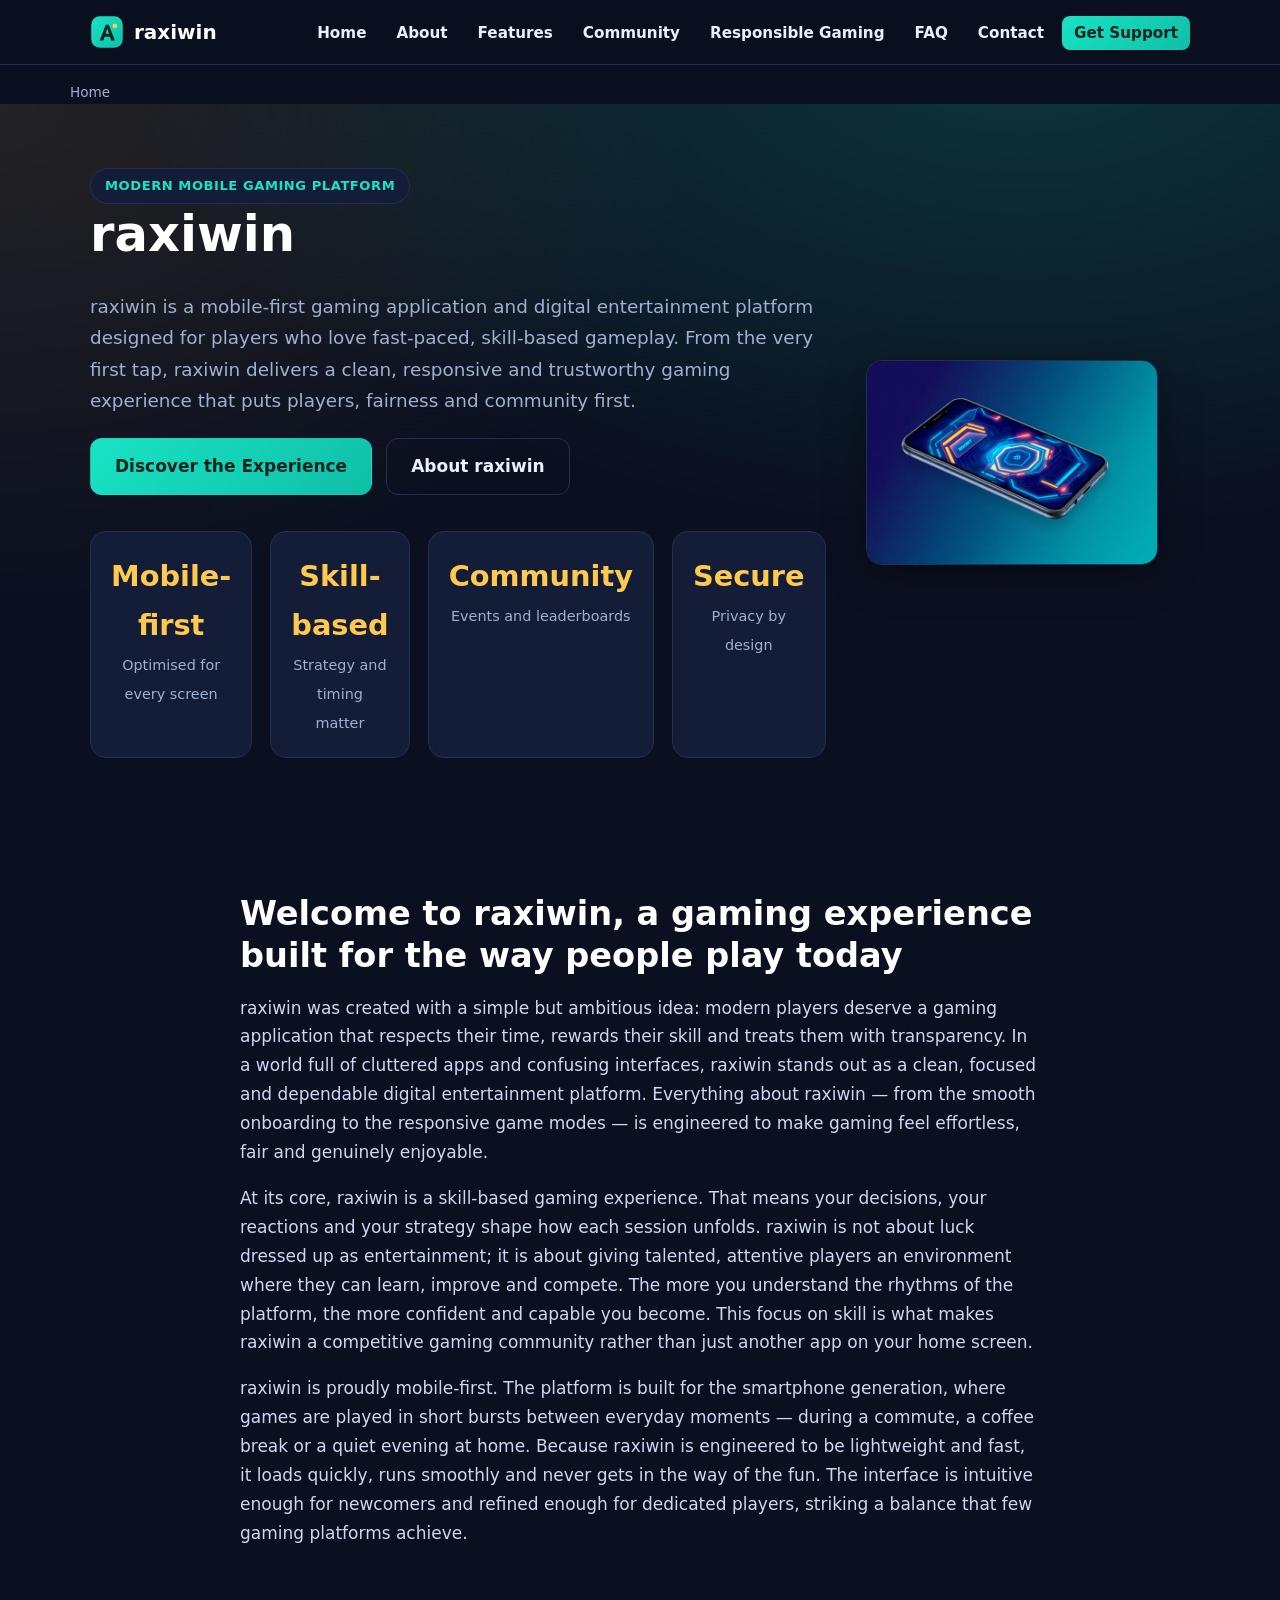
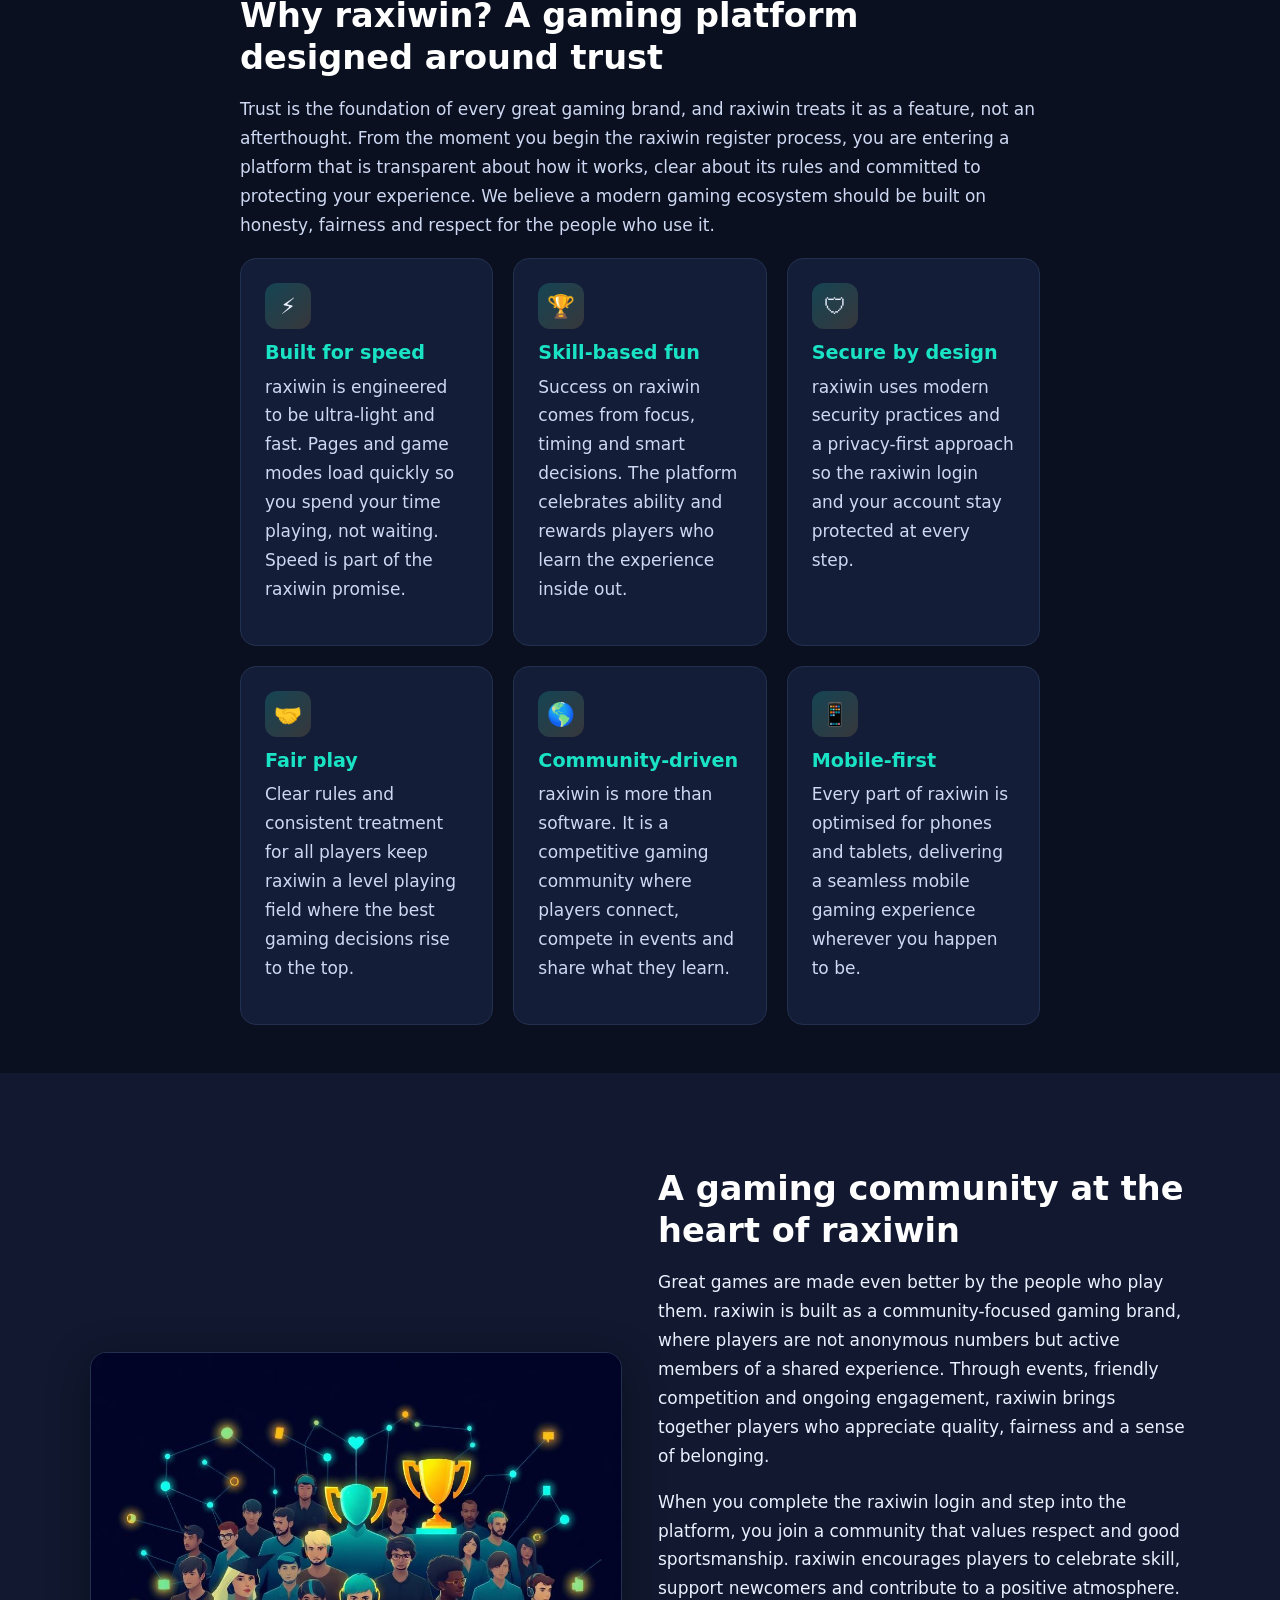
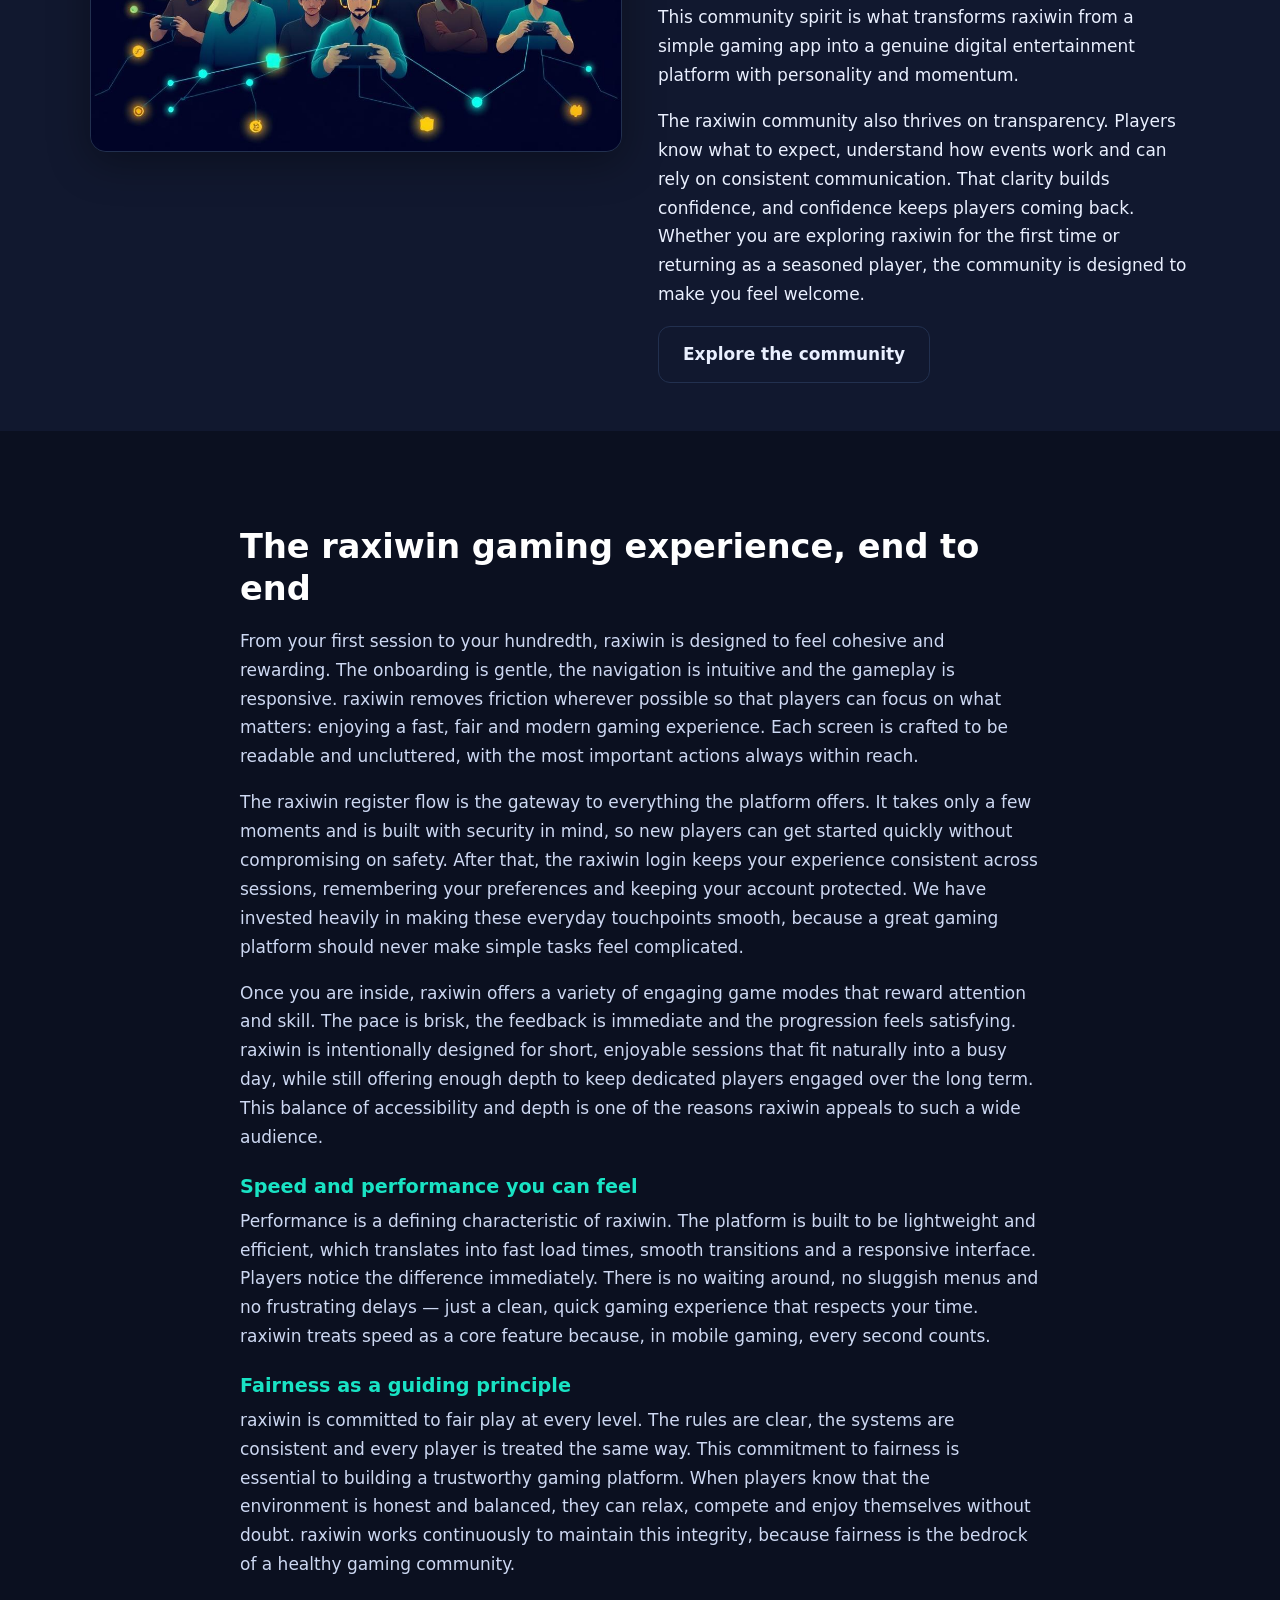
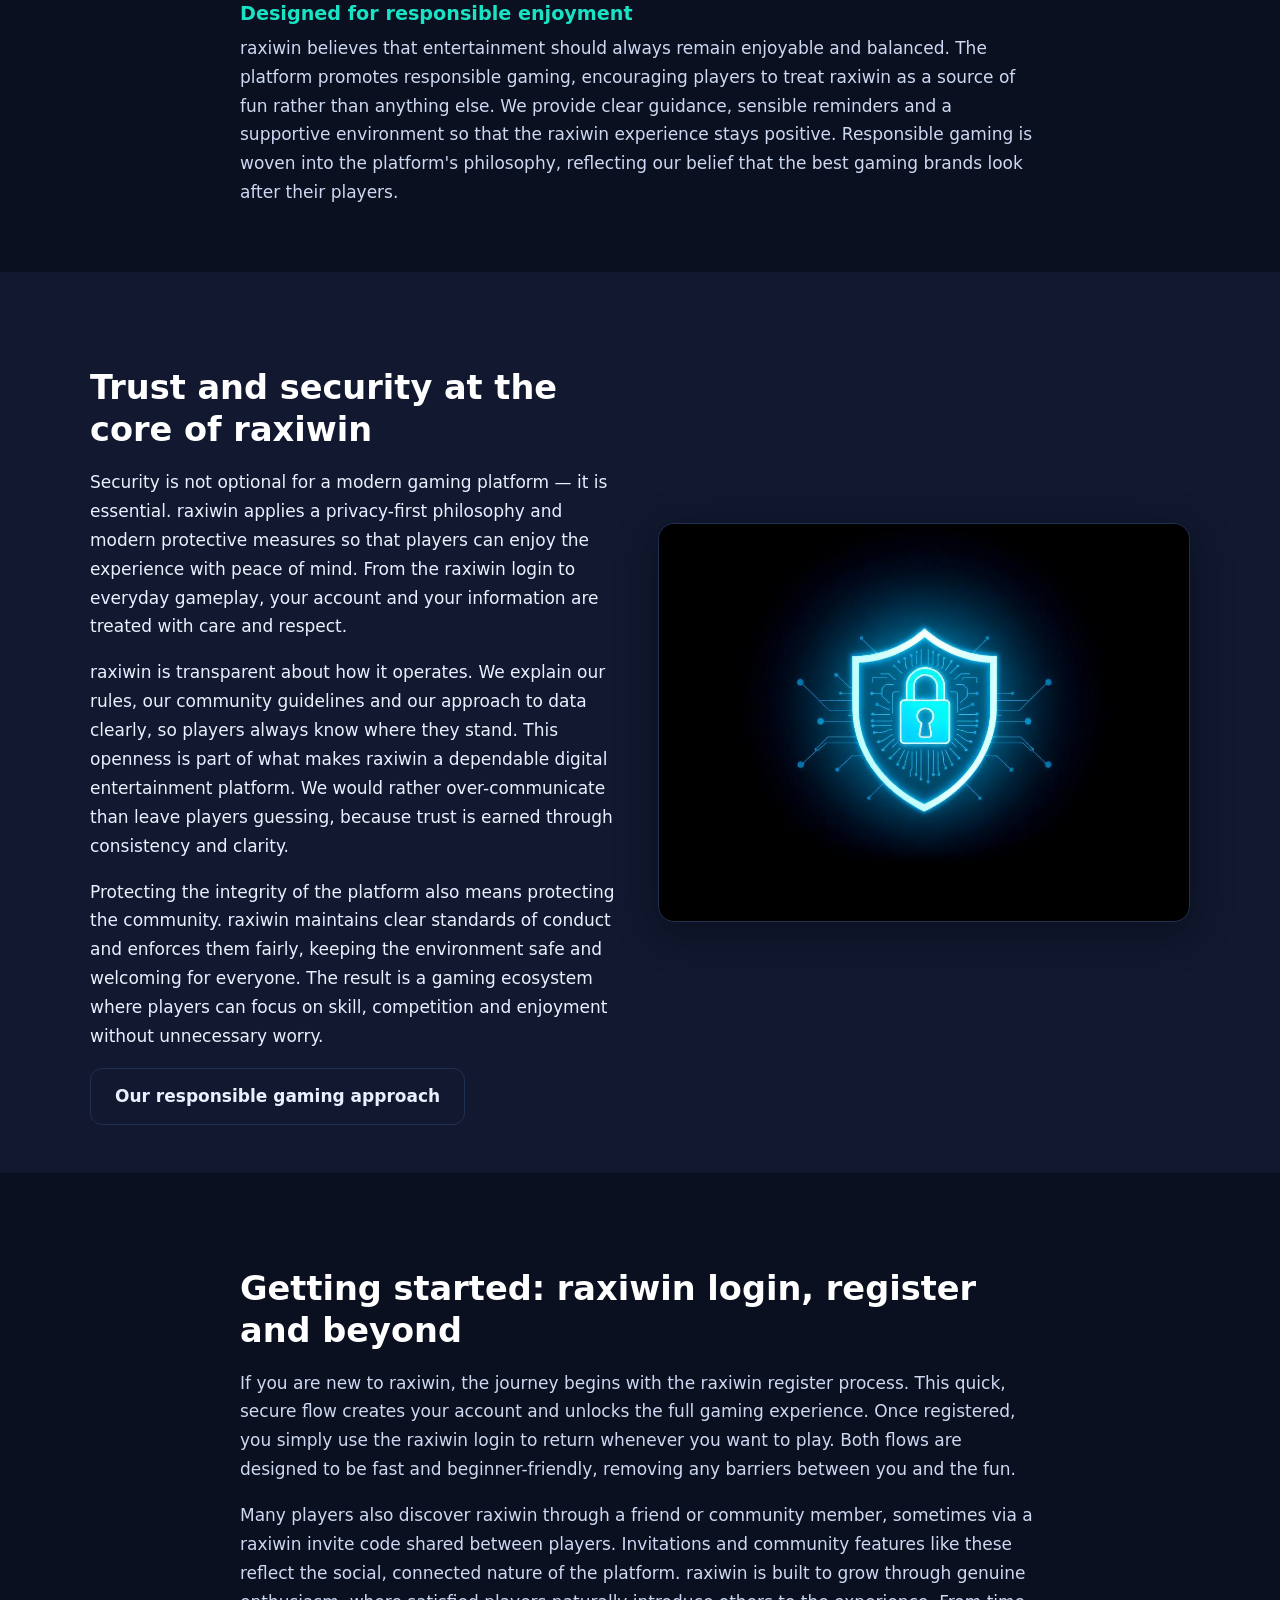
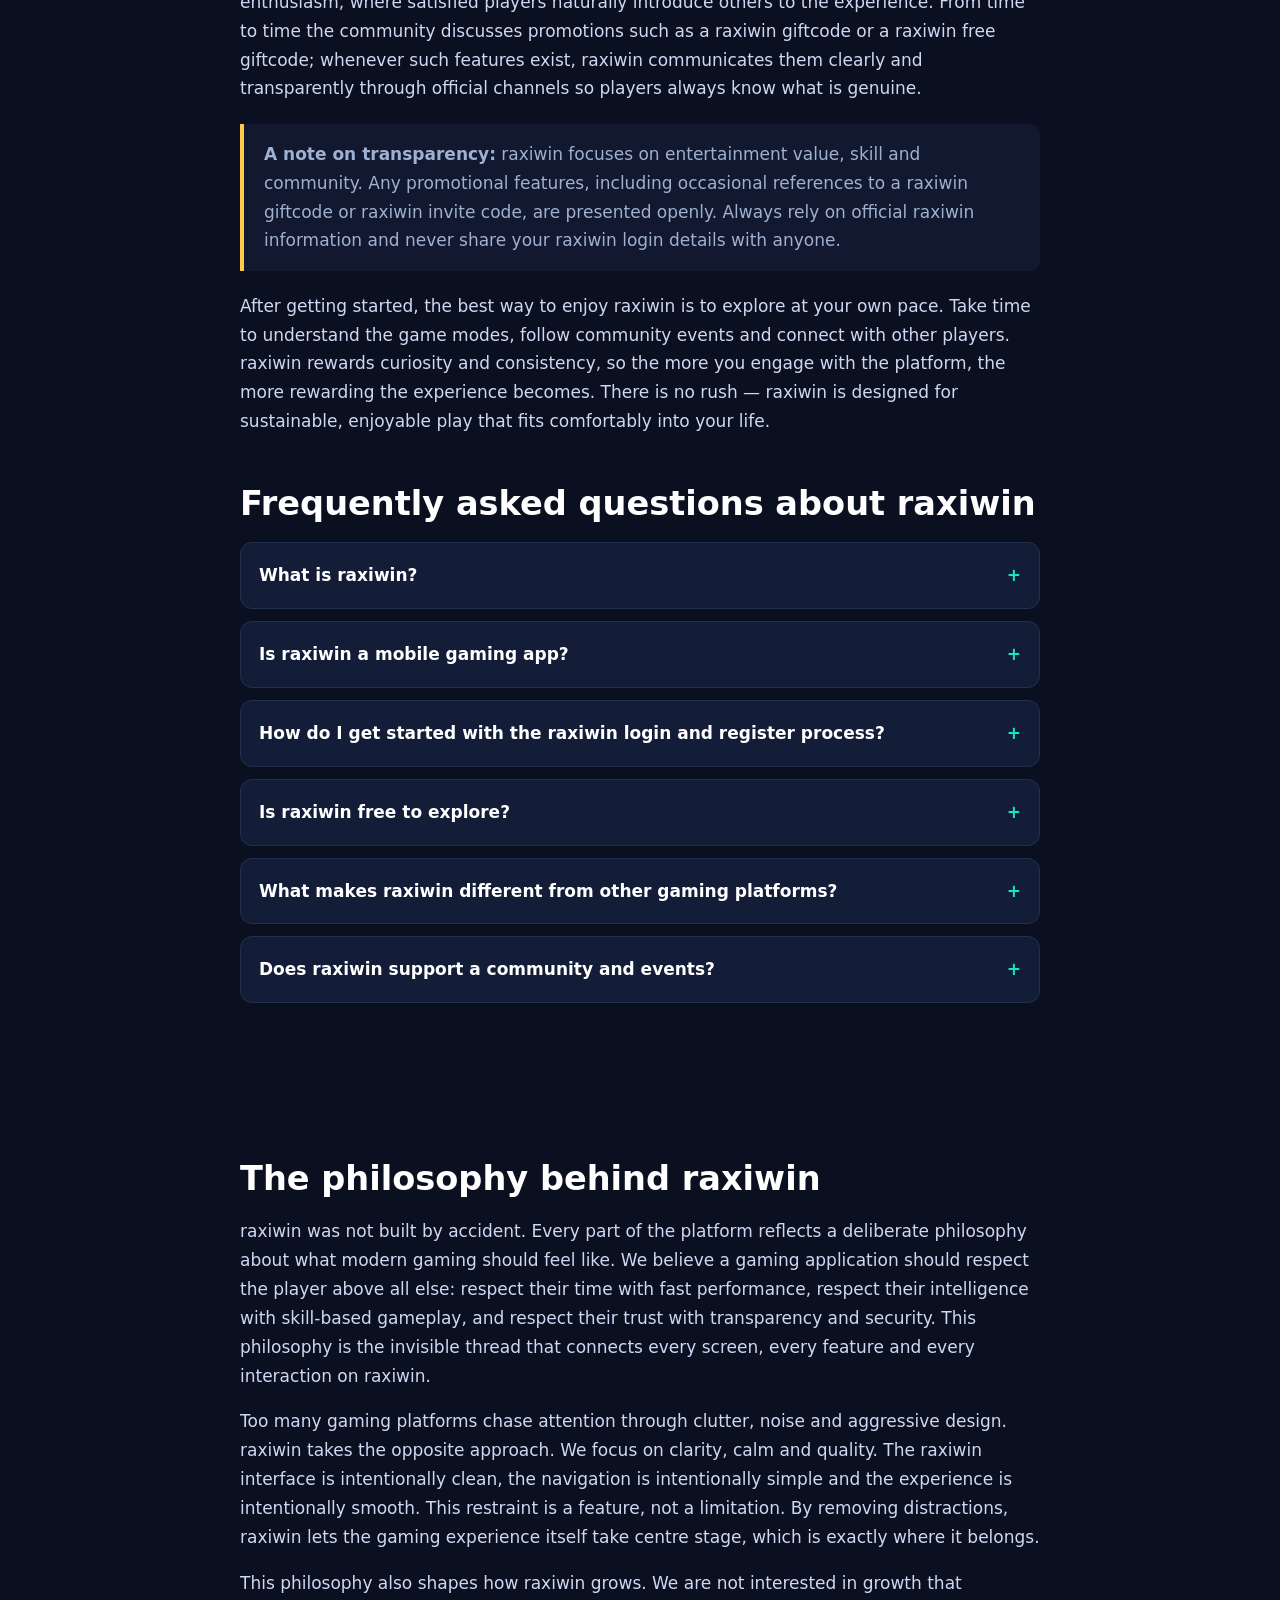
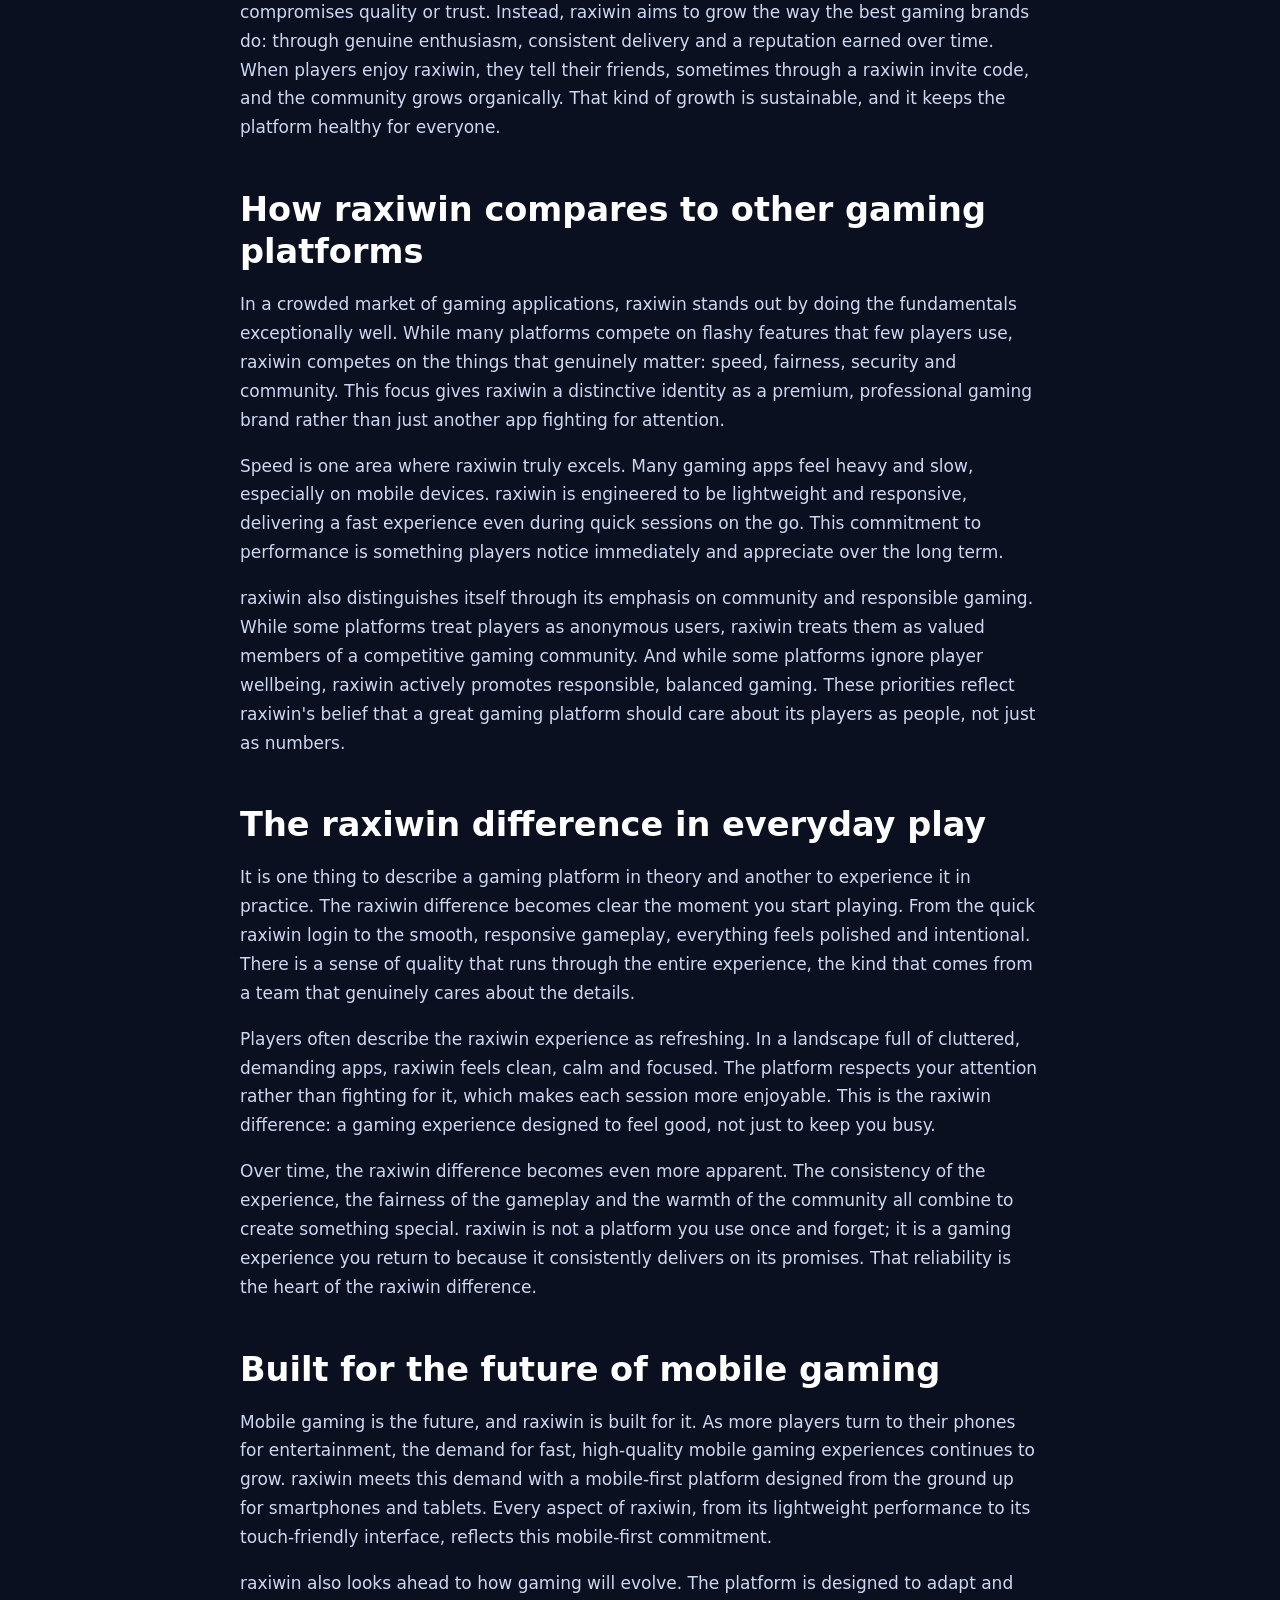
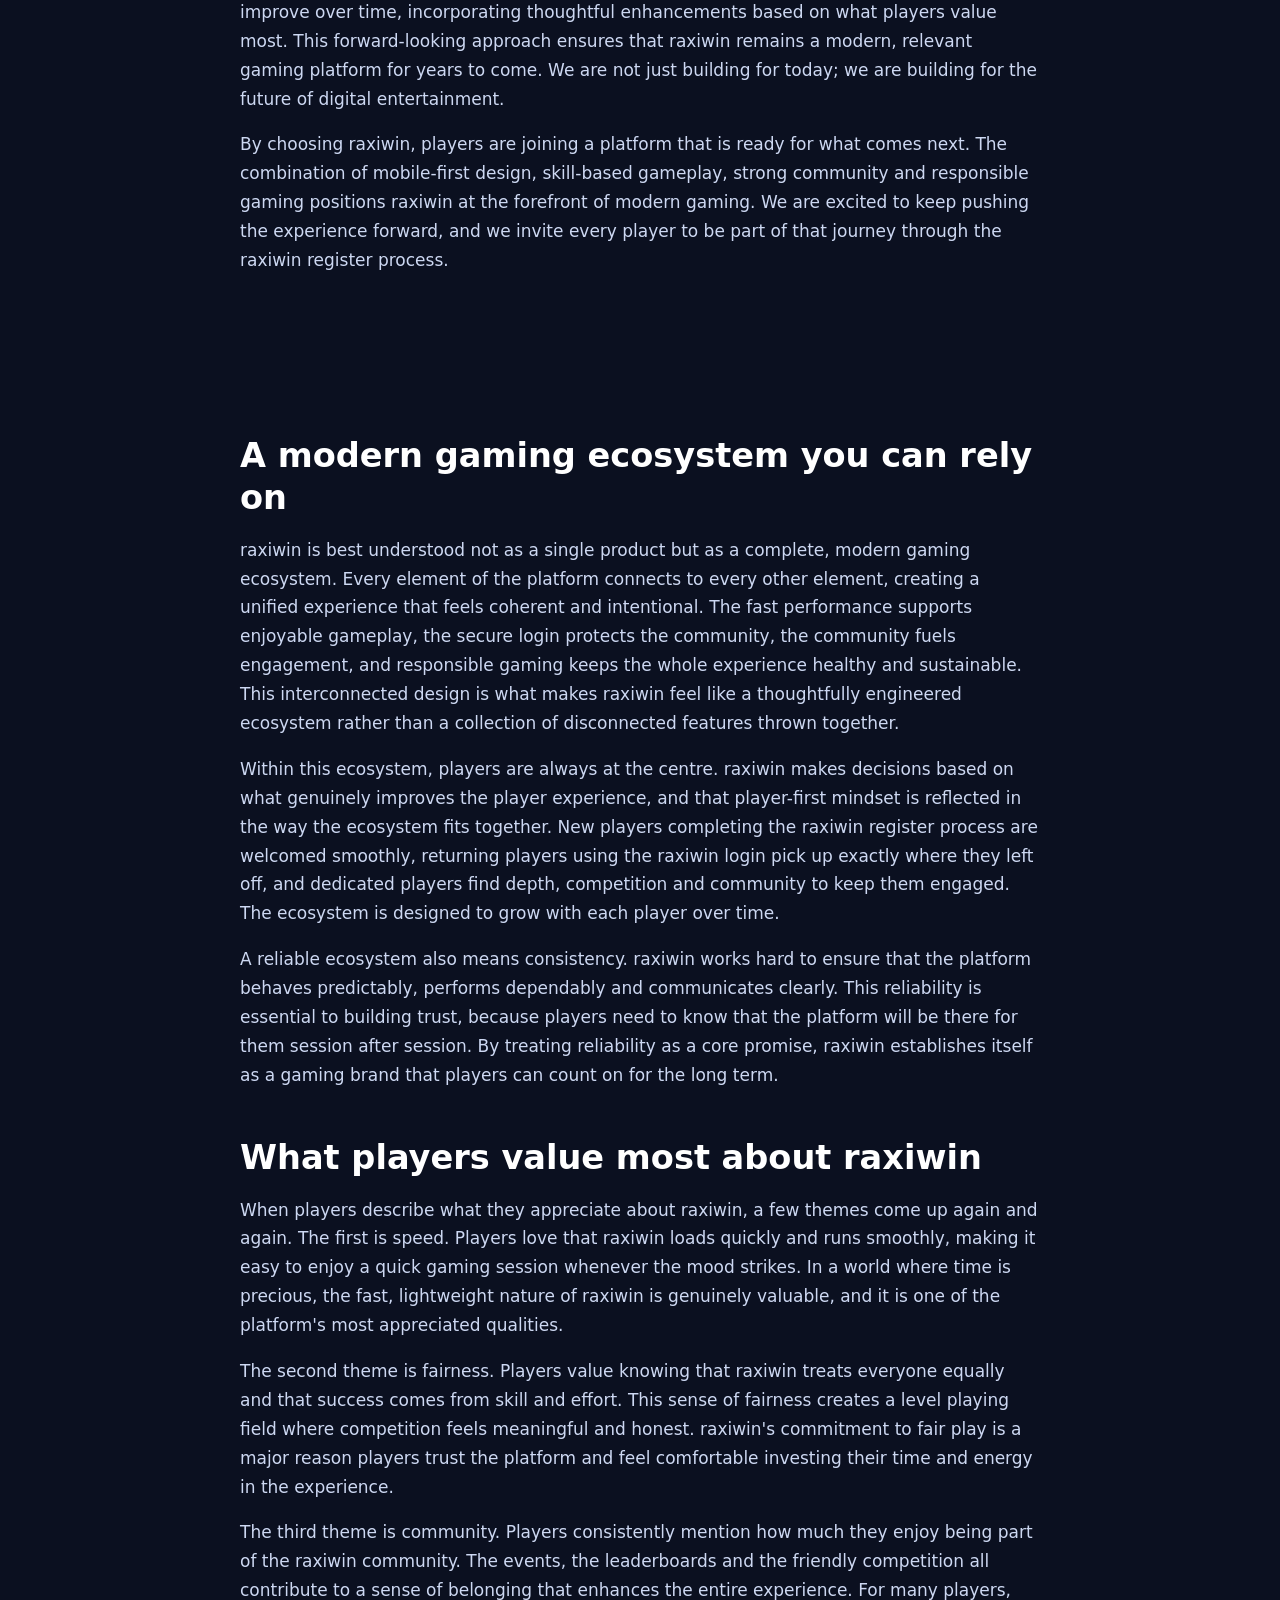
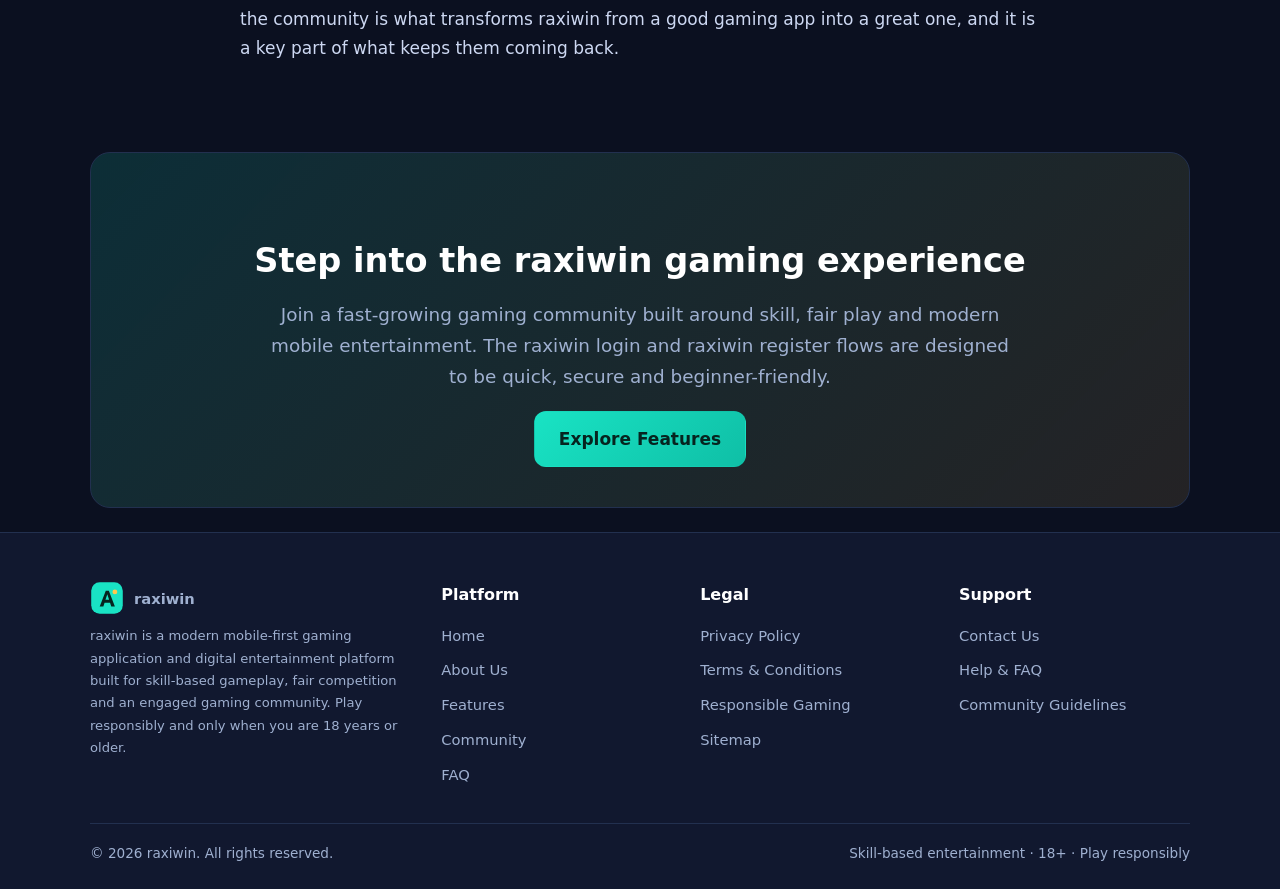
==== commit 9300e39a: "Update index.html" ====
--- a/index.html
+++ b/index.html
@@ -3,7 +3,7 @@
 <head>
 <meta charset="utf-8">
 <meta name="viewport" content="width=device-width, initial-scale=1">
-<title>raxiwin | Modern Mobile Gaming App &amp; Entertainment Platform</title>
+<title>raxiwin</title>
 <meta name="description" content="raxiwin is a modern mobile-first gaming app and digital entertainment platform built for skill-based gameplay, fair competition and a vibrant gaming community. Discover the raxiwin experience.">
 <link rel="canonical" href="https://raxiwingames.games/">
 <meta name="robots" content="index, follow, max-image-preview:large, max-snippet:-1, max-video-preview:-1">
@@ -44,7 +44,7 @@
   <div class="container hero-grid">
     <div>
       <span class="eyebrow">MODERN MOBILE GAMING PLATFORM</span>
-      <h1>raxiwin — a modern gaming app built for skill, speed and community</h1>
+      <h1>raxiwin</h1>
       <p class="lead">raxiwin is a mobile-first gaming application and digital entertainment platform designed for players who love fast-paced, skill-based gameplay. From the very first tap, raxiwin delivers a clean, responsive and trustworthy gaming experience that puts players, fairness and community first.</p>
       <div class="hero-cta">
         <a class="btn btn-primary" href="/features.html">Discover the Experience</a>
@@ -165,4 +165,4 @@
 </div>
 </footer>
 <script src="/assets/js/main.js" defer></script>
-</body></html>+</body></html>
